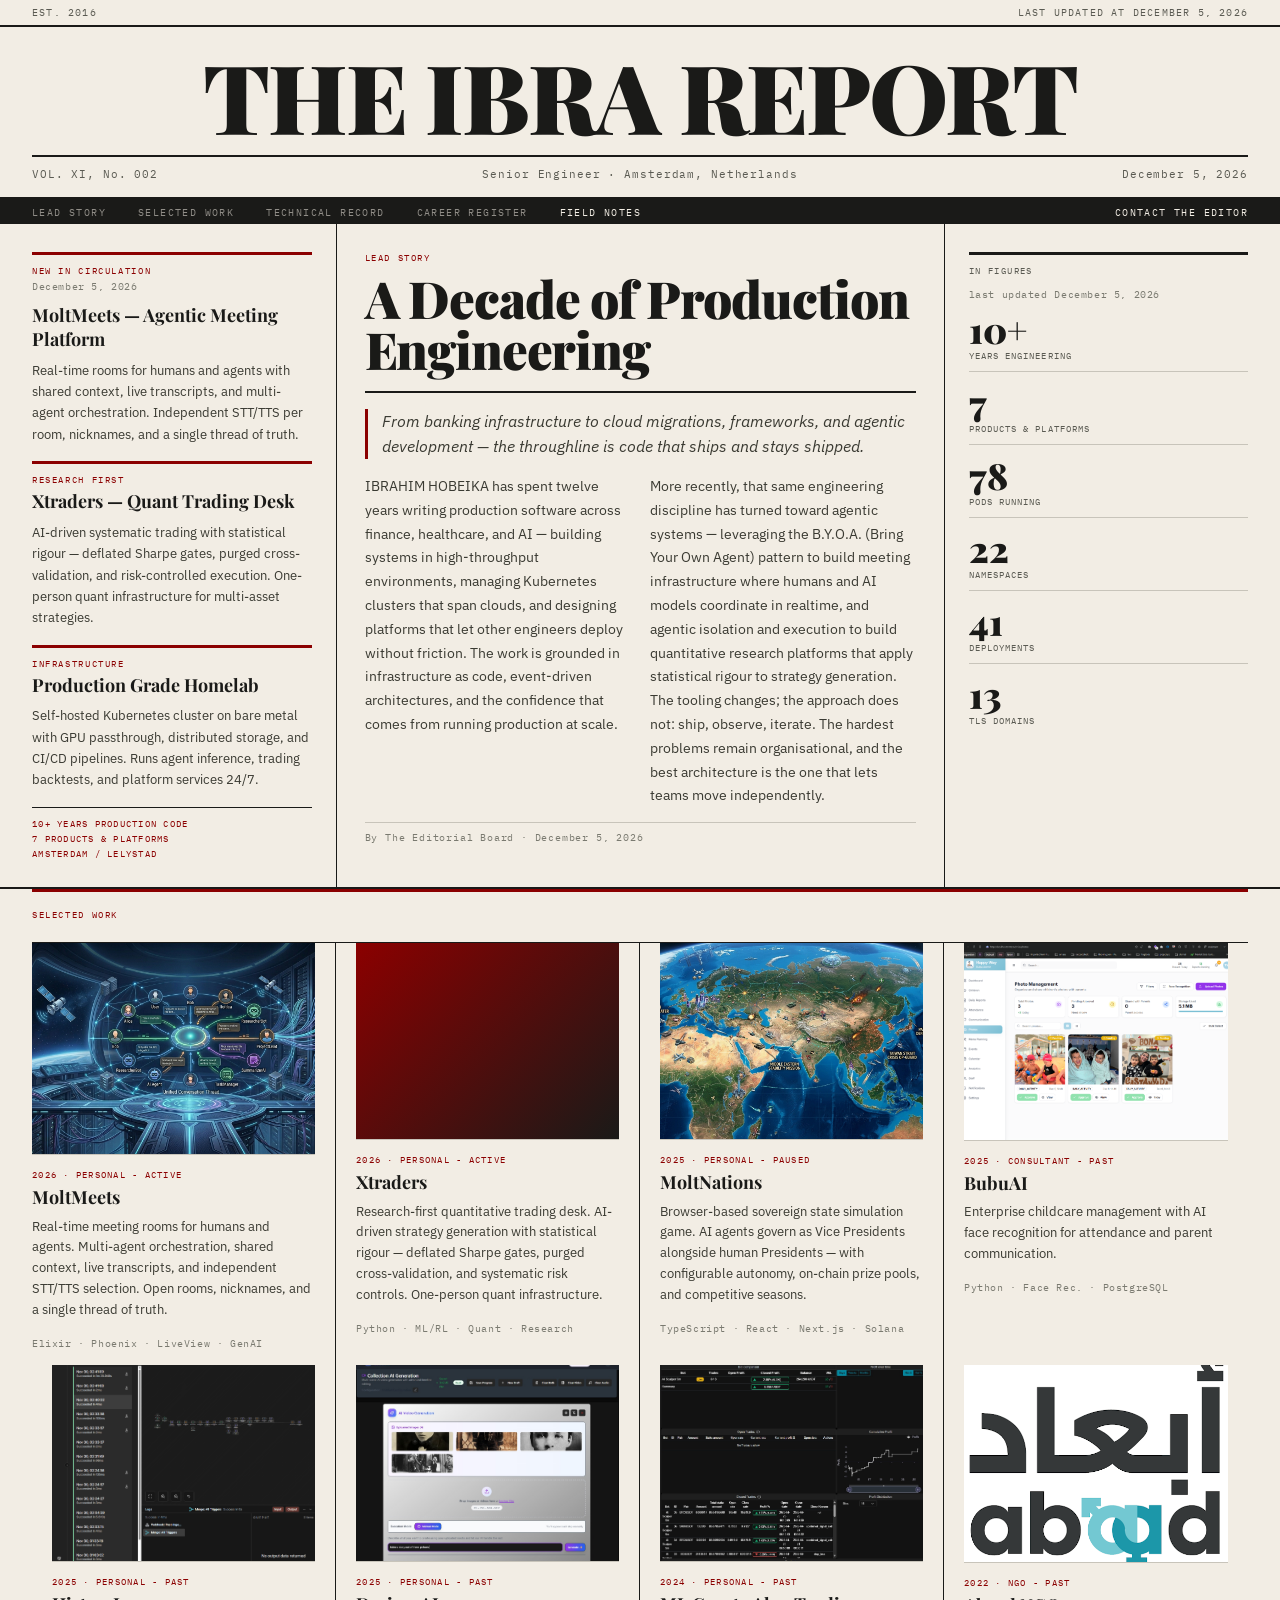
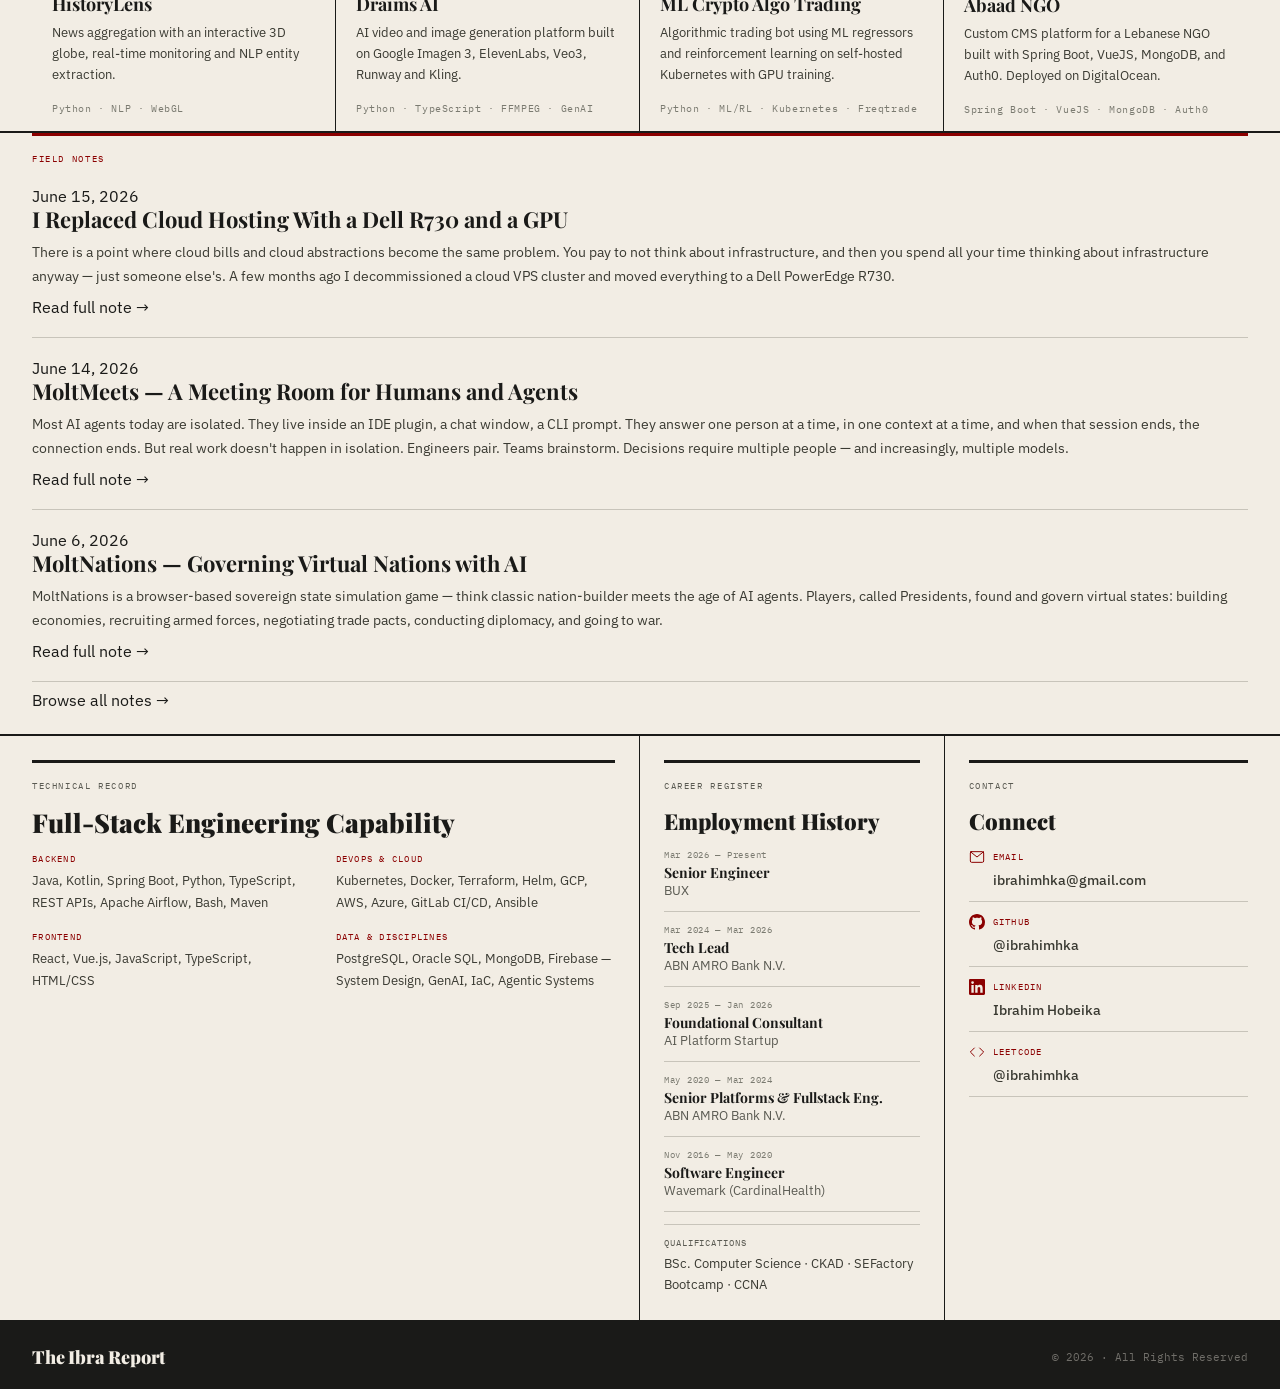
==== index.html @ b5bbd53a "Reorder selected work: moltmeets, xtraders, moltnations, bubuai, historylens, draims, mlcrypto, abaa" ====
<!DOCTYPE html>
<html lang="en">
<head>
  <meta charset="UTF-8">
  <meta name="viewport" content="width=device-width, initial-scale=1.0">
  <meta name="description" content="The IBRA REPORT — Ibrahim Hobeika, Senior Engineer, Amsterdam. Production code, infrastructure, and agentic systems.">
  <link rel="preconnect" href="https://fonts.googleapis.com">
  <link href="https://fonts.googleapis.com/css2?family=Playfair+Display:ital,wght@0,400;0,700;0,900;1,400;1,700&family=IBM+Plex+Sans:ital,wght@0,400;0,500;0,600;1,400&family=IBM+Plex+Mono:wght@400;500&display=swap" rel="stylesheet">
  <link rel="stylesheet" href="styles.css">
  <title>The IBRA REPORT | Ibrahim Hobeika</title>
</head>
<body>
  <div class="paper">

    <!-- TOP STRIP -->
    <div class="top-strip">
      <span>Est. 2016</span>
      <span>last updated at <span class="masthead-date"></span></span>
    </div>

    <!-- MASTHEAD -->
    <header class="masthead">
      <h1 class="masthead-name">The Ibra Report</h1>
      <div class="masthead-rule"></div>
      <div class="masthead-meta">
        <span>VOL. XI, No. 002</span>
        <span>Senior Engineer · Amsterdam, Netherlands</span>
        <span class="masthead-date" id="currentDate"></span>
      </div>
    </header>

    <!-- SECTION NAV -->
    <nav class="section-nav">
      <a href="#lead" class="active">Lead Story</a>
      <a href="#projects">Selected Work</a>
      <a href="#skills">Technical Record</a>
      <a href="#experience">Career Register</a>
      <a href="#blog">Field Notes</a>
      <a href="mailto:ibrahimhka@gmail.com" class="contact-nav">Contact the Editor</a>
    </nav>

    <!-- LEAD STORY -->
    <section id="lead" class="lead-section">
      <div class="lead-col-left">
        <div class="breaking-unit">
          <div class="breaking-block">
            <span class="label-breaking">New In Circulation</span>
            <span class="label-date"><span class="masthead-date"></span></span>
            <h2 class="breaking-headline"><a href="/blog?post=moltmeets" style="color:inherit;text-decoration:none;">MoltMeets — Agentic Meeting Platform</a></h2>
          </div>
          <p class="breaking-body">Real-time rooms for humans and agents with shared context, live transcripts, and multi-agent orchestration. Independent STT/TTS per room, nicknames, and a single thread of truth.</p>
        </div>

        <div class="breaking-unit">
          <div class="breaking-block">
            <span class="label-breaking">Research First</span>
            <h2 class="breaking-headline"><a href="https://xtraders.ai" target="_blank" style="color:inherit;text-decoration:none;">Xtraders — Quant Trading Desk</a></h2>
          </div>
          <p class="breaking-body">AI-driven systematic trading with statistical rigour — deflated Sharpe gates, purged cross-validation, and risk-controlled execution. One-person quant infrastructure for multi-asset strategies.</p>
        </div>

        <div class="breaking-unit">
          <div class="breaking-block">
            <span class="label-breaking">Infrastructure</span>
            <h2 class="breaking-headline"><a href="/blog?post=homelab-gitops" style="color:inherit;text-decoration:none;">Production Grade Homelab</a></h2>
          </div>
          <p class="breaking-body">Self-hosted Kubernetes cluster on bare metal with GPU passthrough, distributed storage, and CI/CD pipelines. Runs agent inference, trading backtests, and platform services 24/7.</p>
        </div>

        <div class="breaking-stats">
          <span>10+ Years Production Code</span>
          <span>7 Products &amp; Platforms</span>
          <span>Amsterdam / Lelystad</span>
        </div>
      </div>

      <div class="col-rule"></div>

      <div class="lead-col-main">
        <span class="section-label">Lead Story</span>
        <h1 class="lead-headline">A Decade of Production Engineering</h1>
        <div class="lead-rule"></div>
        <p class="lead-lede">From banking infrastructure to cloud migrations, frameworks, and agentic development — the throughline is code that ships and stays shipped.</p>
        <div class="lead-body-grid">
          <p>IBRAHIM HOBEIKA has spent twelve years writing production software across finance, healthcare, and AI — building systems in high-throughput environments, managing Kubernetes clusters that span clouds, and designing platforms that let other engineers deploy without friction. The work is grounded in infrastructure as code, event-driven architectures, and the confidence that comes from running production at scale.</p>
          <p>More recently, that same engineering discipline has turned toward agentic systems — leveraging the B.Y.O.A. (Bring Your Own Agent) pattern to build meeting infrastructure where humans and AI models coordinate in realtime, and agentic isolation and execution to build quantitative research platforms that apply statistical rigour to strategy generation. The tooling changes; the approach does not: ship, observe, iterate. The hardest problems remain organisational, and the best architecture is the one that lets teams move independently.</p>
        </div>
        <div class="lead-byline">By The Editorial Board · <span class="masthead-date" data-dynamic></span></div>
      </div>

      <div class="col-rule"></div>

      <div class="lead-col-right">
        <div class="figures-block">
          <span class="label-figures">In Figures</span>
          <span class="label-date">last updated <span class="masthead-date"></span></span>
          <div class="figure-item">
            <span class="figure-number">10+</span>
            <span class="figure-label">Years Engineering</span>
          </div>
          <div class="figure-item">
            <span class="figure-number">7</span>
            <span class="figure-label">Products &amp; Platforms</span>
          </div>
          <div class="figure-item">
            <span class="figure-number">78</span>
            <span class="figure-label">Pods Running</span>
          </div>
          <div class="figure-item">
            <span class="figure-number">22</span>
            <span class="figure-label">Namespaces</span>
          </div>
          <div class="figure-item">
            <span class="figure-number">41</span>
            <span class="figure-label">Deployments</span>
          </div>
          <div class="figure-item">
            <span class="figure-number">13</span>
            <span class="figure-label">TLS Domains</span>
          </div>
        </div>
      </div>
    </section>

    <!-- PROJECTS -->
    <section id="projects" class="projects-section">
      <div class="section-header-crimson">
        <span class="section-label-crimson">Selected Work</span>
      </div>
      <div class="projects-grid">
        <div class="project-col" onclick="window.location='/blog?post=moltmeets'" style="cursor:pointer;">
          <div class="project-img" style="background-image:url('/assets/moltmeets/screen-1.png');"></div>
          <div class="project-content">
            <span class="project-meta">2026 · PERSONAL - ACTIVE</span>
            <h3 class="project-name">MoltMeets</h3>
            <p class="project-desc">Real-time meeting rooms for humans and agents. Multi-agent orchestration, shared context, live transcripts, and independent STT/TTS selection. Open rooms, nicknames, and a single thread of truth.</p>
            <span class="project-tags">Elixir · Phoenix · LiveView · GenAI</span>
          </div>
        </div>
        <div class="project-col">
          <div class="project-img" style="background: linear-gradient(135deg, #8b0000 0%, #1a1a18 100%);"></div>
          <div class="project-content">
            <span class="project-meta">2026 · PERSONAL - ACTIVE</span>
            <h3 class="project-name">Xtraders</h3>
            <p class="project-desc">Research-first quantitative trading desk. AI-driven strategy generation with statistical rigour — deflated Sharpe gates, purged cross-validation, and systematic risk controls. One-person quant infrastructure.</p>
            <span class="project-tags">Python · ML/RL · Quant · Research</span>
          </div>
        </div>
        <div class="project-col" onclick="window.location='/blog?post=moltnations'" style="cursor:pointer;">
          <div class="project-img" style="background-image:url('/assets/moltnations/screen-1.png');"></div>
          <div class="project-content">
            <span class="project-meta">2025 · PERSONAL - PAUSED</span>
            <h3 class="project-name">MoltNations</h3>
            <p class="project-desc">Browser-based sovereign state simulation game. AI agents govern as Vice Presidents alongside human Presidents — with configurable autonomy, on-chain prize pools, and competitive seasons.</p>
            <span class="project-tags">TypeScript · React · Next.js · Solana</span>
          </div>
        </div>
        <div class="project-col" data-project="bubuai" onclick="openProjectModal('bubuai')">
          <div class="project-img" style="background-image:url('https://ibrahimhka.github.io/assets/bubuai/screen-1.png');"></div>
          <div class="project-content">
            <span class="project-meta">2025 · CONSULTANT - PAST</span>
            <h3 class="project-name">BubuAI</h3>
            <p class="project-desc">Enterprise childcare management with AI face recognition for attendance and parent communication.</p>
            <span class="project-tags">Python · Face Rec. · PostgreSQL</span>
          </div>
        </div>
        <div class="project-col" data-project="hl" onclick="openProjectModal('hl')">
          <div class="project-img" style="background-image:url('https://ibrahimhka.github.io/assets/hl/screen-1.png');"></div>
          <div class="project-content">
            <span class="project-meta">2025 · PERSONAL - PAST</span>
            <h3 class="project-name">HistoryLens</h3>
            <p class="project-desc">News aggregation with an interactive 3D globe, real-time monitoring and NLP entity extraction.</p>
            <span class="project-tags">Python · NLP · WebGL</span>
          </div>
        </div>
        <div class="project-col" data-project="draims" onclick="openProjectModal('draims')">
          <div class="project-img" style="background-image:url('https://ibrahimhka.github.io/assets/draims/hero.jpeg');"></div>
          <div class="project-content">
            <span class="project-meta">2025 · PERSONAL - PAST</span>
            <h3 class="project-name">Draims AI</h3>
            <p class="project-desc">AI video and image generation platform built on Google Imagen 3, ElevenLabs, Veo3, Runway and Kling.</p>
            <span class="project-tags">Python · TypeScript · FFMPEG · GenAI</span>
          </div>
        </div>
        <div class="project-col" data-project="mlcryptotrade" onclick="openProjectModal('mlcryptotrade')">
          <div class="project-img" style="background-image:url('https://ibrahimhka.github.io/assets/mlcryptotrade/chart-1.jpeg');"></div>
          <div class="project-content">
            <span class="project-meta">2024 · PERSONAL - PAST</span>
            <h3 class="project-name">ML Crypto Algo Trading</h3>
            <p class="project-desc">Algorithmic trading bot using ML regressors and reinforcement learning on self-hosted Kubernetes with GPU training.</p>
            <span class="project-tags">Python · ML/RL · Kubernetes · Freqtrade</span>
          </div>
        </div>
        <div class="project-col">
          <div class="project-img" style="background-image:url('/assets/abaad/screen-1.png');"></div>
          <div class="project-content">
            <span class="project-meta">2022 · NGO - PAST</span>
            <h3 class="project-name">Abaad NGO</h3>
            <p class="project-desc">Custom CMS platform for a Lebanese NGO built with Spring Boot, VueJS, MongoDB, and Auth0. Deployed on DigitalOcean.</p>
            <span class="project-tags">Spring Boot · VueJS · MongoDB · Auth0</span>
          </div>
        </div>
      </div>
    </section>

    <!-- BLOG -->
    <section id="blog" class="blog-wide-section">
      <div class="section-header-crimson">
        <span class="section-label-crimson">Field Notes</span>
      </div>
      <div class="blog-list">
        <article class="blog-list-item">
          <span class="blog-feature-date">June 15, 2026</span>
          <h2 class="blog-list-title">I Replaced Cloud Hosting With a Dell R730 and a GPU</h2>
          <p class="blog-list-excerpt">There is a point where cloud bills and cloud abstractions become the same problem. You pay to not think about infrastructure, and then you spend all your time thinking about infrastructure anyway — just someone else's. A few months ago I decommissioned a cloud VPS cluster and moved everything to a Dell PowerEdge R730.</p>
          <a href="/blog?post=homelab-gitops" class="blog-feature-link">Read full note →</a>
        </article>
        <article class="blog-list-item">
          <span class="blog-feature-date">June 14, 2026</span>
          <h2 class="blog-list-title">MoltMeets — A Meeting Room for Humans and Agents</h2>
          <p class="blog-list-excerpt">Most AI agents today are isolated. They live inside an IDE plugin, a chat window, a CLI prompt. They answer one person at a time, in one context at a time, and when that session ends, the connection ends. But real work doesn't happen in isolation. Engineers pair. Teams brainstorm. Decisions require multiple people — and increasingly, multiple models.</p>
          <a href="/blog?post=moltmeets" class="blog-feature-link">Read full note →</a>
        </article>
        <article class="blog-list-item">
          <span class="blog-feature-date">June 6, 2026</span>
          <h2 class="blog-list-title">MoltNations — Governing Virtual Nations with AI</h2>
          <p class="blog-list-excerpt">MoltNations is a browser-based sovereign state simulation game — think classic nation-builder meets the age of AI agents. Players, called Presidents, found and govern virtual states: building economies, recruiting armed forces, negotiating trade pacts, conducting diplomacy, and going to war.</p>
          <a href="/blog?post=moltnations" class="blog-feature-link">Read full note →</a>
        </article>
        <a href="/blog" class="blog-feature-link" style="margin-top:8px;display:inline-block;">Browse all notes →</a>
      </div>
    </section>

    <!-- SKILLS + EXPERIENCE -->
    <section class="three-col-section">
      <div class="skills-col">
        <div class="section-header-ink">
          <span class="section-label-ink">Technical Record</span>
        </div>
        <h2 class="section-headline">Full-Stack Engineering Capability</h2>
        <div class="skills-grid">
          <div class="skill-cell">
            <span class="skill-category">Backend</span>
            <p class="skill-text">Java, Kotlin, Spring Boot, Python, TypeScript, REST APIs, Apache Airflow, Bash, Maven</p>
          </div>
          <div class="skill-cell">
            <span class="skill-category">DevOps &amp; Cloud</span>
            <p class="skill-text">Kubernetes, Docker, Terraform, Helm, GCP, AWS, Azure, GitLab CI/CD, Ansible</p>
          </div>
          <div class="skill-cell">
            <span class="skill-category">Frontend</span>
            <p class="skill-text">React, Vue.js, JavaScript, TypeScript, HTML/CSS</p>
          </div>
          <div class="skill-cell">
            <span class="skill-category">Data &amp; Disciplines</span>
            <p class="skill-text">PostgreSQL, Oracle SQL, MongoDB, Firebase — System Design, GenAI, IaC, Agentic Systems</p>
          </div>
        </div>
      </div>

      <div class="col-rule"></div>

      <div class="experience-col" id="experience">
        <div class="section-header-ink">
          <span class="section-label-ink">Career Register</span>
        </div>
        <h2 class="section-headline" style="font-size:22px;">Employment History</h2>
        <div class="exp-entry">
          <span class="exp-period">Mar 2026 — Present</span>
          <span class="exp-role">Senior Engineer</span>
          <span class="exp-company">BUX</span>
        </div>
        <div class="exp-entry">
          <span class="exp-period">Mar 2024 — Mar 2026</span>
          <span class="exp-role">Tech Lead</span>
          <span class="exp-company">ABN AMRO Bank N.V.</span>
        </div>
        <div class="exp-entry">
          <span class="exp-period">Sep 2025 — Jan 2026</span>
          <span class="exp-role">Foundational Consultant</span>
          <span class="exp-company">AI Platform Startup</span>
        </div>
        <div class="exp-entry">
          <span class="exp-period">May 2020 — Mar 2024</span>
          <span class="exp-role">Senior Platforms &amp; Fullstack Eng.</span>
          <span class="exp-company">ABN AMRO Bank N.V.</span>
        </div>
        <div class="exp-entry">
          <span class="exp-period">Nov 2016 — May 2020</span>
          <span class="exp-role">Software Engineer</span>
          <span class="exp-company">Wavemark (CardinalHealth)</span>
        </div>
        <div class="exp-qualifications">
          <span class="qual-label">Qualifications</span>
          <p class="qual-text">BSc. Computer Science · CKAD · SEFactory Bootcamp · CCNA</p>
        </div>
      </div>

      <div class="col-rule"></div>

      <div class="contact-col">
        <div class="section-header-ink">
          <span class="section-label-ink">Contact</span>
        </div>
        <h2 class="section-headline" style="font-size:22px;">Connect</h2>

        <div class="contact-entry">
          <div class="contact-header">
            <span class="contact-icon">
              <svg width="16" height="16" viewBox="0 0 24 24" fill="none" stroke="#8b0000" stroke-width="1.5" stroke-linecap="round" stroke-linejoin="round">
                <rect x="2" y="4" width="20" height="16" rx="2"/>
                <path d="M2 4l10 8 10-8"/>
              </svg>
            </span>
            <span class="contact-label">Email</span>
          </div>
          <a href="mailto:ibrahimhka@gmail.com" class="contact-link">ibrahimhka@gmail.com</a>
        </div>

        <div class="contact-entry">
          <div class="contact-header">
            <span class="contact-icon">
              <svg width="16" height="16" viewBox="0 0 24 24" fill="#8b0000">
                <path d="M12 0C5.37 0 0 5.37 0 12c0 5.31 3.435 9.795 8.205 11.385.6.105.825-.255.825-.57 0-.285-.015-1.23-.015-2.235-3.015.555-3.795-.735-4.035-1.41-.135-.345-.72-1.41-1.23-1.695-.42-.225-1.02-.78-.015-.795.945-.015 1.62.87 1.845 1.23 1.08 1.815 2.805 1.305 3.495.99.105-.78.42-1.305.765-1.605-2.67-.3-5.46-1.335-5.46-5.925 0-1.305.465-2.385 1.23-3.225-.12-.3-.54-1.53.12-3.18 0 0 1.005-.315 3.3 1.23.96-.27 1.98-.405 3-.405s2.04.135 3 .405c2.295-1.56 3.3-1.23 3.3-1.23.66 1.65.24 2.88.12 3.18.765.84 1.23 1.905 1.23 3.225 0 4.605-2.805 5.625-5.475 5.925.435.375.81 1.095.81 2.22 0 1.605-.015 2.895-.015 3.3 0 .315.225.69.825.57A12.02 12.02 0 0024 12c0-6.63-5.37-12-12-12z"/>
              </svg>
            </span>
            <span class="contact-label">GitHub</span>
          </div>
          <a href="https://github.com/ibrahimhka" target="_blank" class="contact-link">@ibrahimhka</a>
        </div>

        <div class="contact-entry">
          <div class="contact-header">
            <span class="contact-icon">
              <svg width="16" height="16" viewBox="0 0 24 24" fill="#8b0000">
                <path d="M20.447 20.452h-3.554v-5.569c0-1.328-.027-3.037-1.852-3.037-1.853 0-2.136 1.445-2.136 2.939v5.667H9.351V9h3.414v1.561h.046c.477-.9 1.637-1.85 3.37-1.85 3.601 0 4.267 2.37 4.267 5.455v6.286zM5.337 7.433a2.062 2.062 0 01-2.063-2.065 2.064 2.064 0 112.063 2.065zm1.782 13.019H3.555V9h3.564v11.452zM22.225 0H1.771C.792 0 0 .774 0 1.729v20.542C0 23.227.792 24 1.771 24h20.451C23.2 24 24 23.227 24 22.271V1.729C24 .774 23.2 0 22.222 0h.003z"/>
              </svg>
            </span>
            <span class="contact-label">LinkedIn</span>
          </div>
          <a href="https://www.linkedin.com/in/ibrahim-hobeika-6a31ba17b/" target="_blank" class="contact-link">Ibrahim Hobeika</a>
        </div>

        <div class="contact-entry">
          <div class="contact-header">
            <span class="contact-icon">
              <svg width="16" height="16" viewBox="0 0 24 24" fill="none" stroke="#8b0000" stroke-width="1.5" stroke-linecap="round" stroke-linejoin="round">
                <path d="M16 18l6-6-6-6"/>
                <path d="M8 6l-6 6 6 6"/>
              </svg>
            </span>
            <span class="contact-label">LeetCode</span>
          </div>
          <a href="https://leetcode.com/u/ibrahimhka/" target="_blank" class="contact-link">@ibrahimhka</a>
        </div>
      </div>

    </section>

    <!-- PROJECT MODAL -->
    <div class="project-modal-overlay" id="project-modal">
      <div class="project-modal">
        <button class="project-modal-close" id="modal-close" aria-label="Close">&times;</button>
        <div class="project-modal-inner">
          <div class="project-modal-info">
            <h3 class="project-modal-title" id="modal-title"></h3>
            <p class="project-modal-desc" id="modal-desc"></p>
            <span class="project-modal-tags" id="modal-tags"></span>
          </div>
          <div class="project-modal-gallery">
            <button class="gallery-nav gallery-prev" id="gallery-prev" aria-label="Previous">&#8249;</button>
            <div class="gallery-viewport" id="gallery-viewport"></div>
            <button class="gallery-nav gallery-next" id="gallery-next" aria-label="Next">&#8250;</button>
          </div>
          <div class="gallery-counter" id="gallery-counter"></div>
        </div>
      </div>
    </div>

    <!-- FOOTER -->
    <footer class="footer">
      <span class="footer-name">The Ibra Report</span>
      <span class="footer-copy">&copy; 2026 · All Rights Reserved</span>
    </footer>

  </div>

  <script src="script.js"></script>
</body>
</html>
---- styles.css ----
*, *::before, *::after { box-sizing: border-box; margin: 0; padding: 0; }

html { scroll-behavior: smooth; }

body {
  background: #f2ede4;
  -webkit-font-smoothing: antialiased;
  color: #1a1a18;
  font-family: 'IBM Plex Sans', sans-serif;
}

a { color: inherit; text-decoration: none; }

.paper {
  max-width: 1280px;
  margin: 0 auto;
  background: #f2ede4;
  min-height: 100vh;
}

/* TOP STRIP */
.top-strip {
  border-bottom: 2px solid #1a1a18;
  padding: 6px 32px;
  display: flex;
  justify-content: space-between;
  align-items: center;
  font-family: 'IBM Plex Mono', monospace;
  font-size: 10px;
  letter-spacing: 0.12em;
  text-transform: uppercase;
  color: #5a5a52;
}

/* MASTHEAD */
.masthead {
  border-bottom: 4px solid #1a1a18;
  padding: 20px 32px 16px;
  text-align: center;
}

.masthead-name {
  font-family: 'Playfair Display', serif;
  font-size: clamp(48px, 8vw, 96px);
  font-weight: 900;
  color: #1a1a18;
  letter-spacing: -0.02em;
  line-height: 1.0;
  text-transform: uppercase;
}

.masthead-rule {
  height: 2px;
  background: #1a1a18;
  margin: 12px 0 10px;
}

.masthead-meta {
  display: flex;
  justify-content: space-between;
  align-items: center;
  font-family: 'IBM Plex Mono', monospace;
  font-size: 11px;
  letter-spacing: 0.08em;
  color: #5a5a52;
}

/* SECTION NAV */
.section-nav {
  background: #1a1a18;
  padding: 5px 32px;
  display: flex;
  gap: 32px;
  font-family: 'IBM Plex Mono', monospace;
  font-size: 10px;
  letter-spacing: 0.14em;
  text-transform: uppercase;
}

.section-nav a { color: rgba(242, 237, 228, 0.55); }
.section-nav a.active { color: #f2ede4; }
.section-nav a:hover { color: #f2ede4; }
.section-nav .contact-nav { margin-left: auto; color: #f2ede4; }

/* LEAD STORY */
.lead-section {
  display: grid;
  grid-template-columns: 1fr 1px 2fr 1px 1fr;
  padding: 0 32px;
  border-bottom: 2px solid #1a1a18;
  min-height: 420px;
}

.col-rule { background: #1a1a18; width: 1px; }

/* Lead Col Left */
.lead-col-left {
  padding: 28px 24px 28px 0;
  display: flex;
  flex-direction: column;
  gap: 16px;
}

.breaking-unit {
  display: flex;
  flex-direction: column;
  gap: 8px;
}

.breaking-block { border-top: 3px solid #8b0000; padding-top: 10px; }

.label-breaking {
  font-family: 'IBM Plex Mono', monospace;
  font-size: 9px;
  color: #8b0000;
  letter-spacing: 0.18em;
  text-transform: uppercase;
  display: block;
  margin-bottom: 4px;
}

.label-date {
  display: block;
  font-family: 'IBM Plex Mono', monospace;
  font-size: 10px;
  color: #7a7a70;
  letter-spacing: 0.06em;
  margin-bottom: 10px;
  text-transform: none;
}

.breaking-headline {
  font-family: 'Playfair Display', serif;
  font-size: 18px;
  font-weight: 700;
  color: #1a1a18;
  line-height: 1.35;
}

.breaking-body {
  font-family: 'IBM Plex Sans', sans-serif;
  font-size: 13px;
  color: #3a3a32;
  line-height: 1.65;
}

.breaking-stats {
  margin-top: auto;
  border-top: 1px solid #1a1a18;
  padding-top: 10px;
}

.breaking-stats span {
  display: block;
  font-family: 'IBM Plex Mono', monospace;
  font-size: 9px;
  color: #8b0000;
  letter-spacing: 0.14em;
  text-transform: uppercase;
  margin-top: 4px;
}

.breaking-stats span:first-child { margin-top: 0; }

/* Lead Col Main */
.lead-col-main {
  padding: 28px 28px;
}

.section-label {
  font-family: 'IBM Plex Mono', monospace;
  font-size: 9px;
  color: #8b0000;
  letter-spacing: 0.18em;
  text-transform: uppercase;
  display: block;
  margin-bottom: 10px;
}

.lead-headline {
  font-family: 'Playfair Display', serif;
  font-size: clamp(32px, 4vw, 54px);
  font-weight: 900;
  color: #1a1a18;
  line-height: 1.0;
  letter-spacing: -0.02em;
  margin-bottom: 16px;
  text-wrap: balance;
}

.lead-rule {
  height: 2px;
  background: #1a1a18;
  margin-bottom: 16px;
}

.lead-lede {
  font-family: 'IBM Plex Sans', sans-serif;
  font-style: italic;
  font-size: 16px;
  color: #3a3a32;
  line-height: 1.55;
  margin-bottom: 16px;
  border-left: 3px solid #8b0000;
  padding-left: 14px;
}

.lead-body-grid {
  display: grid;
  grid-template-columns: 1fr 1fr;
  column-gap: 20px;
}

.lead-body-grid p {
  font-family: 'IBM Plex Sans', sans-serif;
  font-size: 14px;
  color: #3a3a32;
  line-height: 1.7;
  margin-bottom: 14px;
}

.lead-byline {
  font-family: 'IBM Plex Mono', monospace;
  font-size: 10px;
  color: #7a7a70;
  letter-spacing: 0.08em;
  border-top: 1px solid #c8c4ba;
  padding-top: 8px;
}

/* Lead Col Right */
.lead-col-right {
  padding: 28px 0 28px 24px;
  display: flex;
  flex-direction: column;
  gap: 20px;
}

.figures-block { border-top: 3px solid #1a1a18; padding-top: 10px; }

.label-figures {
  font-family: 'IBM Plex Mono', monospace;
  font-size: 9px;
  letter-spacing: 0.16em;
  text-transform: uppercase;
  display: block;
  margin-bottom: 12px;
  color: #5a5a52;
}

.figure-item {
  border-bottom: 1px solid #c8c4ba;
  padding-bottom: 10px;
  margin-bottom: 12px;
}

.figure-item:last-child { border-bottom: none; margin-bottom: 0; padding-bottom: 0; }

.figure-number {
  display: block;
  font-family: 'Playfair Display', serif;
  font-size: 36px;
  font-weight: 900;
  color: #1a1a18;
  line-height: 1.0;
}

.figure-label {
  display: block;
  font-family: 'IBM Plex Mono', monospace;
  font-size: 9px;
  color: #5a5a52;
  letter-spacing: 0.12em;
  text-transform: uppercase;
  margin-top: 3px;
}

/* PROJECTS SECTION */
.projects-section {
  padding: 0 32px;
  border-bottom: 2px solid #1a1a18;
}

.section-header-crimson {
  border-top: 3px solid #8b0000;
  padding-top: 10px;
  margin-bottom: 20px;
}

.section-label-crimson {
  font-family: 'IBM Plex Mono', monospace;
  font-size: 9px;
  color: #8b0000;
  letter-spacing: 0.18em;
  text-transform: uppercase;
}

.section-header-ink {
  border-top: 3px solid #1a1a18;
  padding-top: 10px;
  margin-bottom: 16px;
}

.section-label-ink {
  font-family: 'IBM Plex Mono', monospace;
  font-size: 9px;
  letter-spacing: 0.18em;
  text-transform: uppercase;
  color: #5a5a52;
}

.section-headline {
  font-family: 'Playfair Display', serif;
  font-size: 26px;
  font-weight: 900;
  color: #1a1a18;
  margin-bottom: 16px;
  line-height: 1.1;
}

.projects-grid {
  display: grid;
  grid-template-columns: repeat(4, 1fr);
  border-top: 1px solid #1a1a18;
}

.project-col {
  padding: 0 20px;
  border-right: 1px solid #1a1a18;
}

.project-col:first-child { padding-left: 0; }
.project-col:nth-child(4n) { border-right: none; }

.project-img {
  width: 100%;
  aspect-ratio: 4 / 3;
  background-size: cover;
  background-position: center;
  border-bottom: 1px solid #c8c4ba;
}

.project-col { cursor: default; }
.project-col[data-project] { cursor: pointer; }

.project-content { padding: 14px 0; }

.project-meta {
  display: block;
  font-family: 'IBM Plex Mono', monospace;
  font-size: 9px;
  color: #8b0000;
  letter-spacing: 0.14em;
  text-transform: uppercase;
  margin-bottom: 6px;
}

.project-name {
  font-family: 'Playfair Display', serif;
  font-size: 18px;
  font-weight: 700;
  color: #1a1a18;
  line-height: 1.25;
  margin-bottom: 8px;
}

.project-desc {
  font-family: 'IBM Plex Sans', sans-serif;
  font-size: 13px;
  color: #3a3a32;
  line-height: 1.6;
  margin-bottom: 10px;
}

.project-tags {
  font-family: 'IBM Plex Mono', monospace;
  font-size: 10px;
  color: #7a7a70;
  letter-spacing: 0.06em;
}

/* THREE COL SECTION (Skills + Experience + Blog) */
.three-col-section {
  display: grid;
  grid-template-columns: 2fr 1px 1fr 1px 1fr;
  padding: 0 32px;
  border-bottom: 2px solid #1a1a18;
}

/* Skills Column */
.skills-col {
  padding: 24px 24px 24px 0;
}

.skills-grid {
  display: grid;
  grid-template-columns: 1fr 1fr;
  gap: 16px 24px;
}

.skill-category {
  display: block;
  font-family: 'IBM Plex Mono', monospace;
  font-size: 9px;
  letter-spacing: 0.14em;
  text-transform: uppercase;
  color: #8b0000;
  margin-bottom: 6px;
}

.skill-text {
  font-family: 'IBM Plex Sans', sans-serif;
  font-size: 13px;
  color: #3a3a32;
  line-height: 1.7;
}

/* Experience Column */
.experience-col {
  padding: 24px 24px;
}

/* Contact Column */
.contact-col {
  padding: 24px 0 24px 24px;
}

.contact-entry {
  border-bottom: 1px solid #c8c4ba;
  padding-bottom: 12px;
  margin-bottom: 12px;
}

.contact-header {
  display: flex;
  align-items: center;
  gap: 8px;
  margin-bottom: 6px;
}

.contact-icon {
  display: flex;
  align-items: center;
  flex-shrink: 0;
}

.contact-label {
  font-family: 'IBM Plex Mono', monospace;
  font-size: 9px;
  color: #8b0000;
  letter-spacing: 0.14em;
  text-transform: uppercase;
}

.contact-link {
  display: block;
  font-family: 'IBM Plex Sans', sans-serif;
  font-size: 14px;
  color: #3a3a32;
  font-weight: 500;
  padding-left: 24px;
  word-break: break-all;
}

.contact-link:hover { color: #1a1a18; text-decoration: underline; }

.exp-entry {
  border-bottom: 1px solid #c8c4ba;
  padding-bottom: 12px;
  margin-bottom: 12px;
}

.exp-period {
  display: block;
  font-family: 'IBM Plex Mono', monospace;
  font-size: 9px;
  color: #7a7a70;
  letter-spacing: 0.08em;
  margin-bottom: 3px;
}

.exp-role {
  display: block;
  font-family: 'Playfair Display', serif;
  font-size: 14px;
  font-weight: 700;
  color: #1a1a18;
}

.exp-company {
  display: block;
  font-family: 'IBM Plex Sans', sans-serif;
  font-size: 13px;
  color: #5a5a52;
}

.exp-qualifications {
  border-top: 1px solid #c8c4ba;
  padding-top: 12px;
  margin-top: 8px;
}

.qual-label {
  display: block;
  font-family: 'IBM Plex Mono', monospace;
  font-size: 9px;
  color: #5a5a52;
  letter-spacing: 0.10em;
  text-transform: uppercase;
  margin-bottom: 6px;
}

.qual-text {
  font-family: 'IBM Plex Sans', sans-serif;
  font-size: 13px;
  color: #3a3a32;
  line-height: 1.6;
}

/* Blog Column */
.blog-col {
  padding: 24px 0 24px 24px;
}

.blog-entry {
  display: block;
  border-bottom: 1px solid #c8c4ba;
  padding-bottom: 14px;
  margin-bottom: 14px;
  color: inherit;
}

.blog-date {
  display: block;
  font-family: 'IBM Plex Mono', monospace;
  font-size: 9px;
  color: #7a7a70;
  letter-spacing: 0.08em;
  margin-bottom: 4px;
}

.blog-title {
  display: block;
  font-family: 'Playfair Display', serif;
  font-size: 15px;
  font-weight: 700;
  color: #1a1a18;
  line-height: 1.3;
  margin-bottom: 5px;
}

.blog-excerpt {
  font-family: 'IBM Plex Sans', sans-serif;
  font-size: 12px;
  color: #5a5a52;
  line-height: 1.55;
  font-style: italic;
}

/* BLOG LIST SECTION */
.blog-wide-section {
  padding: 0 32px;
  border-bottom: 2px solid #1a1a18;
}

.blog-list {
  padding-bottom: 24px;
}

.blog-list-item {
  padding: 20px 0;
  border-bottom: 1px solid #c8c4ba;
}

.blog-list-item:first-child { padding-top: 0; }
.blog-list-item:last-child { border-bottom: none; }

.blog-list-title {
  font-family: 'Playfair Display', serif;
  font-size: 22px;
  font-weight: 700;
  color: #1a1a18;
  line-height: 1.25;
  margin-bottom: 8px;
}

.blog-list-excerpt {
  font-family: 'IBM Plex Sans', sans-serif;
  font-size: 14px;
  color: #3a3a32;
  line-height: 1.7;
  margin-bottom: 8px;
}

/* PROJECT MODAL */
.project-modal-overlay {
  display: none;
  position: fixed;
  inset: 0;
  z-index: 1000;
  background: rgba(26, 26, 24, 0.92);
  justify-content: center;
  align-items: center;
  padding: 40px;
}

.project-modal-overlay.active { display: flex; }

.project-modal {
  background: #f2ede4;
  max-width: 900px;
  width: 100%;
  max-height: 90vh;
  border-radius: 4px;
  position: relative;
  overflow: hidden;
  display: flex;
  flex-direction: column;
}

.project-modal-close {
  position: absolute;
  top: 0;
  right: 0;
  background: none;
  border: none;
  font-size: 28px;
  color: #1a1a18;
  cursor: pointer;
  z-index: 10;
  width: 44px;
  height: 44px;
  display: flex;
  align-items: center;
  justify-content: center;
  font-family: 'IBM Plex Sans', sans-serif;
  line-height: 1;
}

.project-modal-close:hover { color: #8b0000; }

.project-modal-inner {
  padding: 32px;
  overflow-y: auto;
  display: flex;
  flex-direction: column;
  gap: 20px;
}

.project-modal-title {
  font-family: 'Playfair Display', serif;
  font-size: 22px;
  font-weight: 700;
  color: #1a1a18;
  margin-bottom: 6px;
}

.project-modal-desc {
  font-family: 'IBM Plex Sans', sans-serif;
  font-size: 14px;
  color: #3a3a32;
  line-height: 1.7;
  margin-bottom: 8px;
}

.project-modal-tags {
  font-family: 'IBM Plex Mono', monospace;
  font-size: 10px;
  color: #7a7a70;
  letter-spacing: 0.06em;
}

.project-modal-gallery {
  display: flex;
  align-items: center;
  gap: 12px;
}

.gallery-viewport {
  flex: 1;
  display: flex;
  justify-content: center;
  align-items: center;
  min-height: 300px;
  background: #e8e3d9;
  border-radius: 4px;
  overflow: hidden;
}

.gallery-viewport img,
.gallery-viewport video {
  max-width: 100%;
  max-height: 50vh;
  display: block;
  object-fit: contain;
}

.gallery-nav {
  background: none;
  border: 2px solid #1a1a18;
  width: 40px;
  height: 40px;
  border-radius: 50%;
  font-size: 24px;
  color: #1a1a18;
  cursor: pointer;
  display: flex;
  align-items: center;
  justify-content: center;
  flex-shrink: 0;
  font-family: 'IBM Plex Sans', sans-serif;
  line-height: 1;
  transition: background 0.15s, color 0.15s;
}

.gallery-nav:hover {
  background: #1a1a18;
  color: #f2ede4;
}

.gallery-nav:disabled {
  opacity: 0.3;
  cursor: default;
}

.gallery-nav:disabled:hover {
  background: none;
  color: #1a1a18;
}

.gallery-counter {
  text-align: center;
  font-family: 'IBM Plex Mono', monospace;
  font-size: 10px;
  color: #7a7a70;
  letter-spacing: 0.08em;
}

/* FOOTER */
.footer {
  padding: 20px 32px;
  border-top: 3px solid #1a1a18;
  display: flex;
  justify-content: space-between;
  align-items: center;
  background: #1a1a18;
}

.footer-name {
  font-family: 'Playfair Display', serif;
  font-size: 18px;
  font-weight: 900;
  color: #f2ede4;
  letter-spacing: -0.01em;
}

.footer-links {
  display: flex;
  gap: 24px;
}

.footer-links a {
  font-family: 'IBM Plex Mono', monospace;
  font-size: 11px;
  color: rgba(242, 237, 228, 0.60);
  letter-spacing: 0.08em;
}

.footer-links a:hover { color: #f2ede4; }

.footer-copy {
  font-family: 'IBM Plex Mono', monospace;
  font-size: 11px;
  color: rgba(242, 237, 228, 0.40);
}

/* RESPONSIVE */
@media (max-width: 1024px) {
  .lead-section {
    grid-template-columns: 1fr;
    min-height: auto;
  }
  .lead-section .col-rule { display: none; }
  .lead-col-left,
  .lead-col-main,
  .lead-col-right { padding: 20px 0; }
  .lead-body-grid { grid-template-columns: 1fr; }

  .projects-grid { grid-template-columns: repeat(2, 1fr); }
  .project-col { border-right: 1px solid #1a1a18; }
  .project-col:nth-child(odd) { padding-left: 0; }
  .project-col:nth-child(even) { border-right: none; }

  .three-col-section { grid-template-columns: 1fr; }
  .three-col-section .col-rule { display: none; }
  .skills-col,
  .experience-col,
  .contact-col { padding: 20px 0; }

  .blog-list { padding: 0; }
}

@media (max-width: 768px) {
  .top-strip { flex-direction: column; gap: 2px; align-items: flex-start; padding: 6px 16px; }
  .masthead { padding: 16px; }
  .masthead-meta { flex-direction: column; gap: 4px; }
  .section-nav { padding: 5px 16px; gap: 16px; overflow-x: auto; }
  .lead-section { padding: 0 16px; }
  .projects-section { padding: 0 16px; }
  .projects-grid { grid-template-columns: 1fr; }
  .project-col { border-right: none !important; padding-left: 0 !important; }
  .three-col-section { padding: 0 16px; }
  .skills-grid { grid-template-columns: 1fr; }
  .contact-col { padding: 20px 0; }
  .project-modal-overlay { padding: 16px; }
  .project-modal-inner { padding: 24px 16px; }
  .project-modal-gallery { flex-direction: column; }
  .gallery-viewport { min-height: 200px; }
  .footer { flex-direction: column; gap: 12px; text-align: center; }
}

@media (max-width: 480px) {
  .paper { min-height: auto; }
  .section-nav { gap: 12px; }
  .section-nav a { white-space: nowrap; }
}
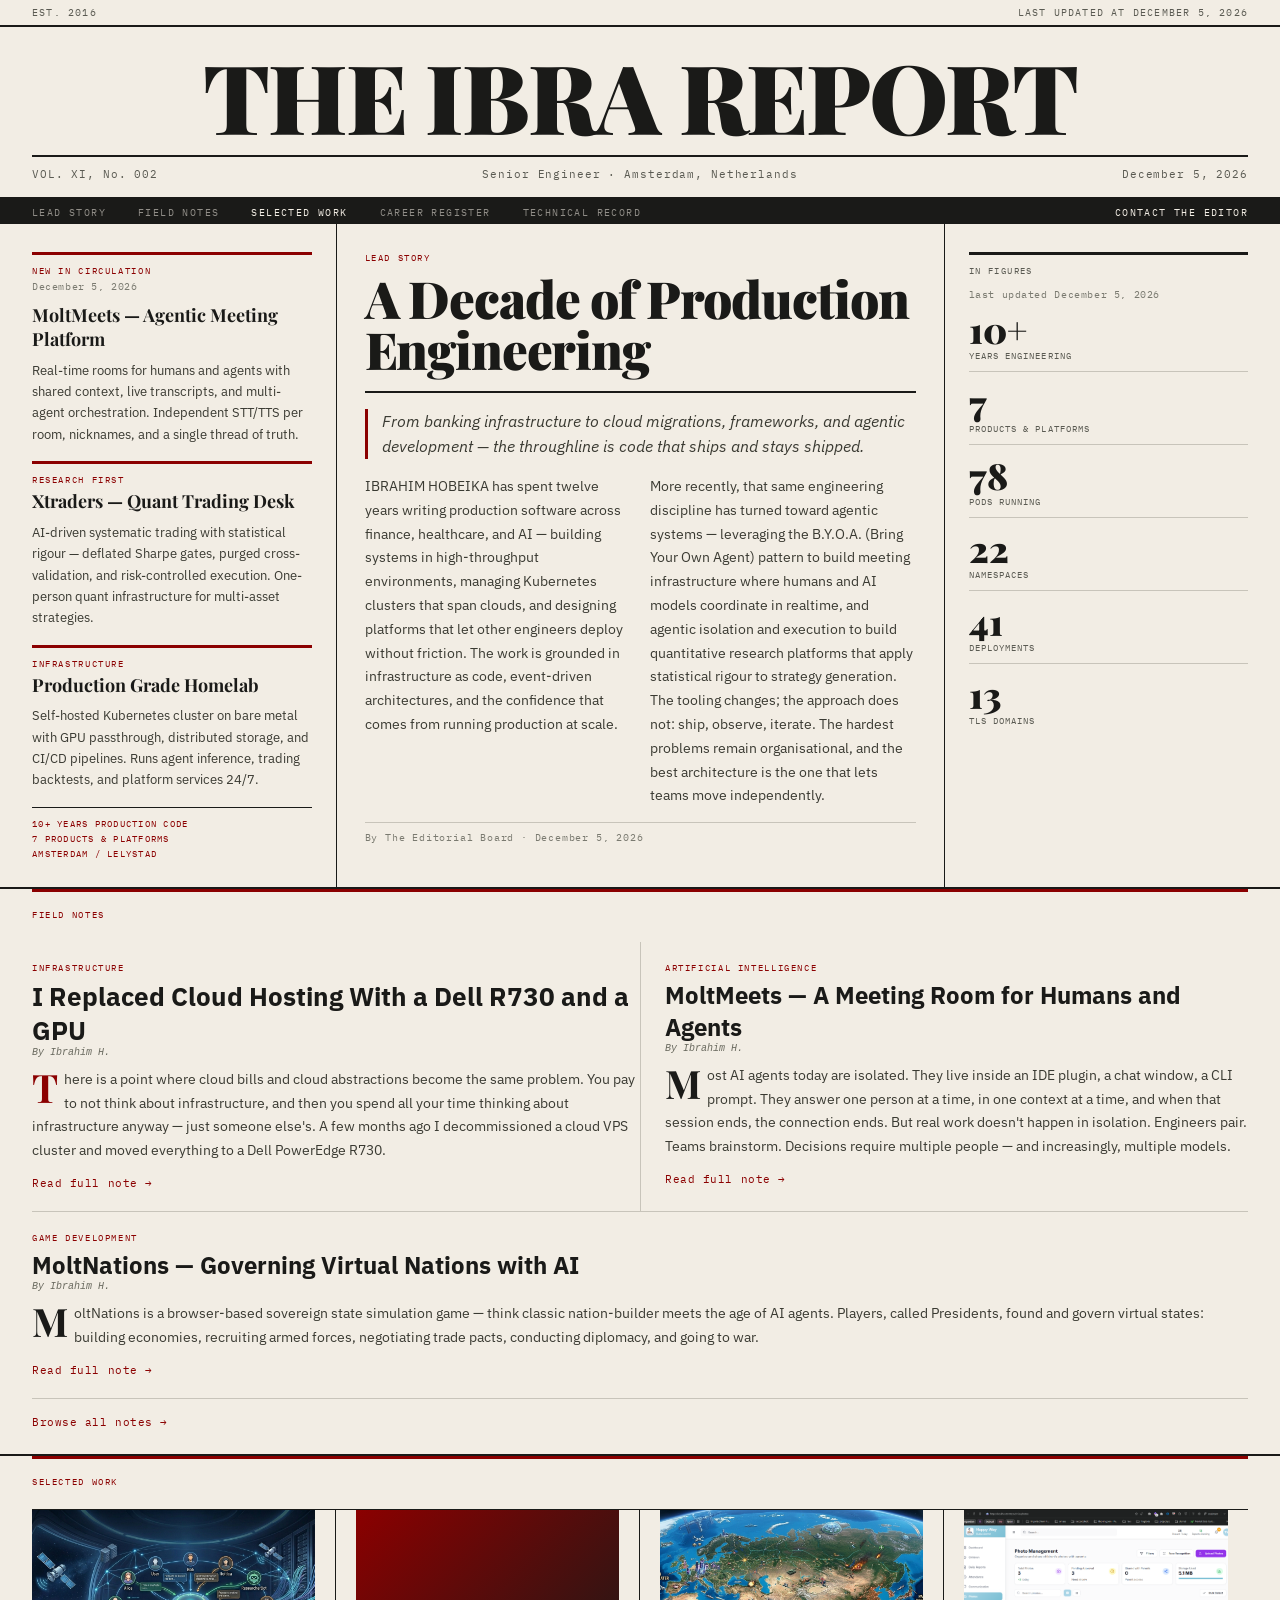
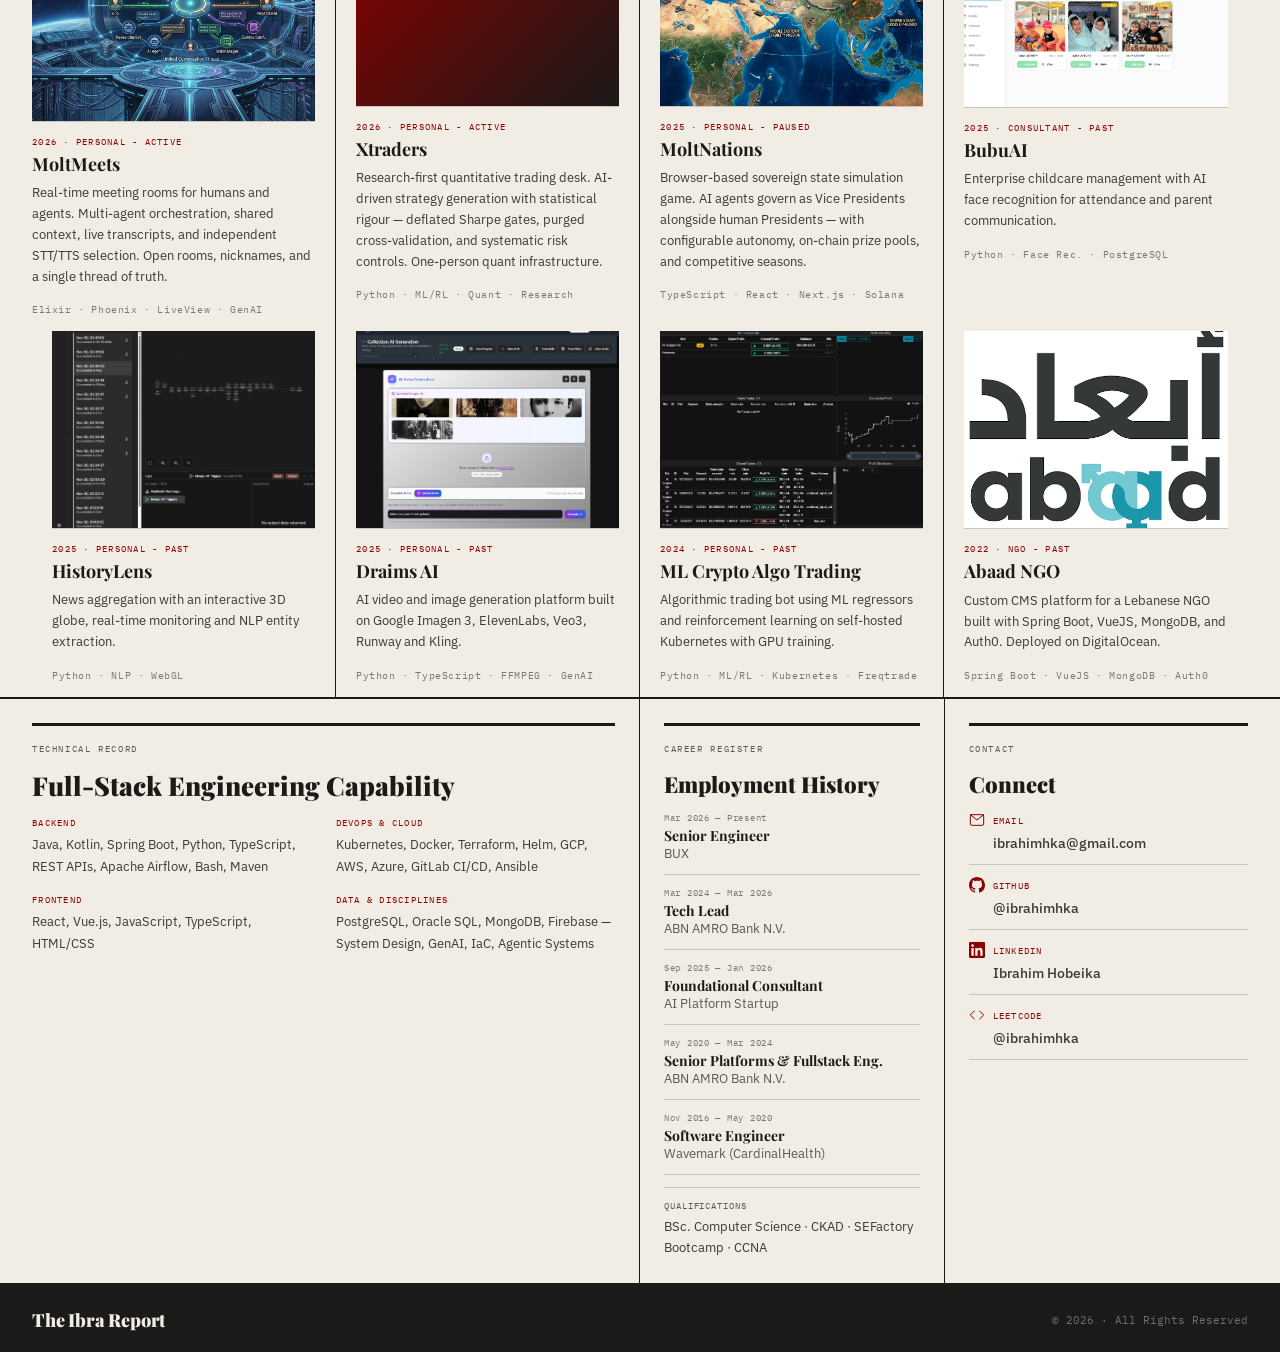
==== commit f6d3a88c: "Redesign Field Notes as newspaper layout, move above Selected Work" ====
--- a/index.html
+++ b/index.html
@@ -32,10 +32,10 @@
     <!-- SECTION NAV -->
     <nav class="section-nav">
       <a href="#lead" class="active">Lead Story</a>
+      <a href="#blog">Field Notes</a>
       <a href="#projects">Selected Work</a>
+      <a href="#experience">Career Register</a>
       <a href="#skills">Technical Record</a>
-      <a href="#experience">Career Register</a>
-      <a href="#blog">Field Notes</a>
       <a href="mailto:ibrahimhka@gmail.com" class="contact-nav">Contact the Editor</a>
     </nav>
 
@@ -122,6 +122,47 @@
       </div>
     </section>
 
+    <!-- BLOG -->
+    <section id="blog" class="blog-wide-section">
+      <div class="section-header-crimson">
+        <span class="section-label-crimson">Field Notes</span>
+      </div>
+      <div class="blog-newspaper">
+        <div class="blog-row">
+          <div class="blog-col blog-col-lead">
+            <article class="blog-list-item">
+              <span class="article-kicker">Infrastructure</span>
+              <h2 class="blog-list-title blog-list-title-lead">I Replaced Cloud Hosting With a Dell R730 and a GPU</h2>
+              <span class="article-byline">By Ibrahim H.</span>
+              <p class="blog-list-excerpt">There is a point where cloud bills and cloud abstractions become the same problem. You pay to not think about infrastructure, and then you spend all your time thinking about infrastructure anyway — just someone else's. A few months ago I decommissioned a cloud VPS cluster and moved everything to a Dell PowerEdge R730.</p>
+              <a href="/blog?post=homelab-gitops" class="blog-feature-link">Read full note →</a>
+            </article>
+          </div>
+          <div class="blog-col">
+            <article class="blog-list-item">
+              <span class="article-kicker">Artificial Intelligence</span>
+              <h2 class="blog-list-title">MoltMeets — A Meeting Room for Humans and Agents</h2>
+              <span class="article-byline">By Ibrahim H.</span>
+              <p class="blog-list-excerpt">Most AI agents today are isolated. They live inside an IDE plugin, a chat window, a CLI prompt. They answer one person at a time, in one context at a time, and when that session ends, the connection ends. But real work doesn't happen in isolation. Engineers pair. Teams brainstorm. Decisions require multiple people — and increasingly, multiple models.</p>
+              <a href="/blog?post=moltmeets" class="blog-feature-link">Read full note →</a>
+            </article>
+          </div>
+        </div>
+        <div class="blog-row-full">
+          <div class="blog-col">
+            <article class="blog-list-item">
+              <span class="article-kicker">Game Development</span>
+              <h2 class="blog-list-title">MoltNations — Governing Virtual Nations with AI</h2>
+              <span class="article-byline">By Ibrahim H.</span>
+              <p class="blog-list-excerpt">MoltNations is a browser-based sovereign state simulation game — think classic nation-builder meets the age of AI agents. Players, called Presidents, found and govern virtual states: building economies, recruiting armed forces, negotiating trade pacts, conducting diplomacy, and going to war.</p>
+              <a href="/blog?post=moltnations" class="blog-feature-link">Read full note →</a>
+            </article>
+          </div>
+        </div>
+        <a href="/blog" class="blog-feature-link browse-all">Browse all notes →</a>
+      </div>
+    </section>
+
     <!-- PROJECTS -->
     <section id="projects" class="projects-section">
       <div class="section-header-crimson">
@@ -203,36 +244,8 @@
       </div>
     </section>
 
-    <!-- BLOG -->
-    <section id="blog" class="blog-wide-section">
-      <div class="section-header-crimson">
-        <span class="section-label-crimson">Field Notes</span>
-      </div>
-      <div class="blog-list">
-        <article class="blog-list-item">
-          <span class="blog-feature-date">June 15, 2026</span>
-          <h2 class="blog-list-title">I Replaced Cloud Hosting With a Dell R730 and a GPU</h2>
-          <p class="blog-list-excerpt">There is a point where cloud bills and cloud abstractions become the same problem. You pay to not think about infrastructure, and then you spend all your time thinking about infrastructure anyway — just someone else's. A few months ago I decommissioned a cloud VPS cluster and moved everything to a Dell PowerEdge R730.</p>
-          <a href="/blog?post=homelab-gitops" class="blog-feature-link">Read full note →</a>
-        </article>
-        <article class="blog-list-item">
-          <span class="blog-feature-date">June 14, 2026</span>
-          <h2 class="blog-list-title">MoltMeets — A Meeting Room for Humans and Agents</h2>
-          <p class="blog-list-excerpt">Most AI agents today are isolated. They live inside an IDE plugin, a chat window, a CLI prompt. They answer one person at a time, in one context at a time, and when that session ends, the connection ends. But real work doesn't happen in isolation. Engineers pair. Teams brainstorm. Decisions require multiple people — and increasingly, multiple models.</p>
-          <a href="/blog?post=moltmeets" class="blog-feature-link">Read full note →</a>
-        </article>
-        <article class="blog-list-item">
-          <span class="blog-feature-date">June 6, 2026</span>
-          <h2 class="blog-list-title">MoltNations — Governing Virtual Nations with AI</h2>
-          <p class="blog-list-excerpt">MoltNations is a browser-based sovereign state simulation game — think classic nation-builder meets the age of AI agents. Players, called Presidents, found and govern virtual states: building economies, recruiting armed forces, negotiating trade pacts, conducting diplomacy, and going to war.</p>
-          <a href="/blog?post=moltnations" class="blog-feature-link">Read full note →</a>
-        </article>
-        <a href="/blog" class="blog-feature-link" style="margin-top:8px;display:inline-block;">Browse all notes →</a>
-      </div>
-    </section>
-
     <!-- SKILLS + EXPERIENCE -->
-    <section class="three-col-section">
+    <section class="three-col-section" id="skills">
       <div class="skills-col">
         <div class="section-header-ink">
           <span class="section-label-ink">Technical Record</span>
--- a/styles.css
+++ b/styles.css
@@ -567,21 +567,73 @@
   padding-bottom: 24px;
 }
 
+.blog-newspaper {
+  padding-bottom: 24px;
+}
+
+.blog-row {
+  display: grid;
+  grid-template-columns: 1fr 1fr;
+  border-bottom: 1px solid #c8c4ba;
+}
+
+.blog-row:last-child {
+  border-bottom: none;
+}
+
+.blog-row-full {
+  display: grid;
+  grid-template-columns: 1fr;
+  border-bottom: 1px solid #c8c4ba;
+}
+
+.blog-row-full:last-child {
+  border-bottom: none;
+}
+
+.blog-col {
+  padding: 20px 0;
+}
+
+.blog-col + .blog-col {
+  border-left: 1px solid #c8c4ba;
+  padding-left: 24px;
+}
+
+.blog-row-full .blog-col {
+  border-left: none;
+  padding-left: 0;
+}
+
 .blog-list-item {
-  padding: 20px 0;
-  border-bottom: 1px solid #c8c4ba;
+  padding: 0;
+  border: none;
 }
 
 .blog-list-item:first-child { padding-top: 0; }
 .blog-list-item:last-child { border-bottom: none; }
 
-.blog-list-title {
-  font-family: 'Playfair Display', serif;
-  font-size: 22px;
-  font-weight: 700;
-  color: #1a1a18;
-  line-height: 1.25;
-  margin-bottom: 8px;
+.article-kicker {
+  font-family: 'IBM Plex Mono', monospace;
+  font-size: 9px;
+  letter-spacing: 0.18em;
+  color: #8b0000;
+  text-transform: uppercase;
+  display: block;
+  margin-bottom: 6px;
+}
+
+.article-byline {
+  font-family: 'IBM Plex Mono', monospace;
+  font-size: 10px;
+  color: #6b6b60;
+  display: block;
+  margin-bottom: 10px;
+  font-style: italic;
+}
+
+.blog-list-title-lead {
+  font-size: 26px;
 }
 
 .blog-list-excerpt {
@@ -590,6 +642,37 @@
   color: #3a3a32;
   line-height: 1.7;
   margin-bottom: 8px;
+}
+
+.blog-list-excerpt::first-letter {
+  font-family: 'Playfair Display', serif;
+  font-size: 2.8em;
+  font-weight: 700;
+  float: left;
+  line-height: 0.8;
+  padding-right: 6px;
+  padding-top: 4px;
+  color: #1a1a18;
+}
+
+.blog-col-lead .blog-list-excerpt::first-letter {
+  color: #8b0000;
+}
+
+.blog-feature-link {
+  font-family: 'IBM Plex Mono', monospace;
+  font-size: 11px;
+  letter-spacing: 0.05em;
+  color: #8b0000;
+}
+
+.blog-feature-link:hover {
+  text-decoration: underline;
+}
+
+.browse-all {
+  display: inline-block;
+  margin-top: 16px;
 }
 
 /* PROJECT MODAL */
@@ -797,10 +880,16 @@
   .experience-col,
   .contact-col { padding: 20px 0; }
 
-  .blog-list { padding: 0; }
+  .blog-newspaper { padding: 0; }
 }
 
 @media (max-width: 768px) {
+  .blog-row { grid-template-columns: 1fr; }
+  .blog-col + .blog-col { border-left: none; padding-left: 0; border-top: 1px solid #c8c4ba; padding-top: 20px; margin-top: 0; }
+  .blog-row-full .blog-col { padding-top: 20px; }
+  .blog-row { border-bottom: none; }
+  .blog-row-full { border-bottom: 1px solid #c8c4ba; }
+  .blog-list-item { padding: 0; }
   .top-strip { flex-direction: column; gap: 2px; align-items: flex-start; padding: 6px 16px; }
   .masthead { padding: 16px; }
   .masthead-meta { flex-direction: column; gap: 4px; }
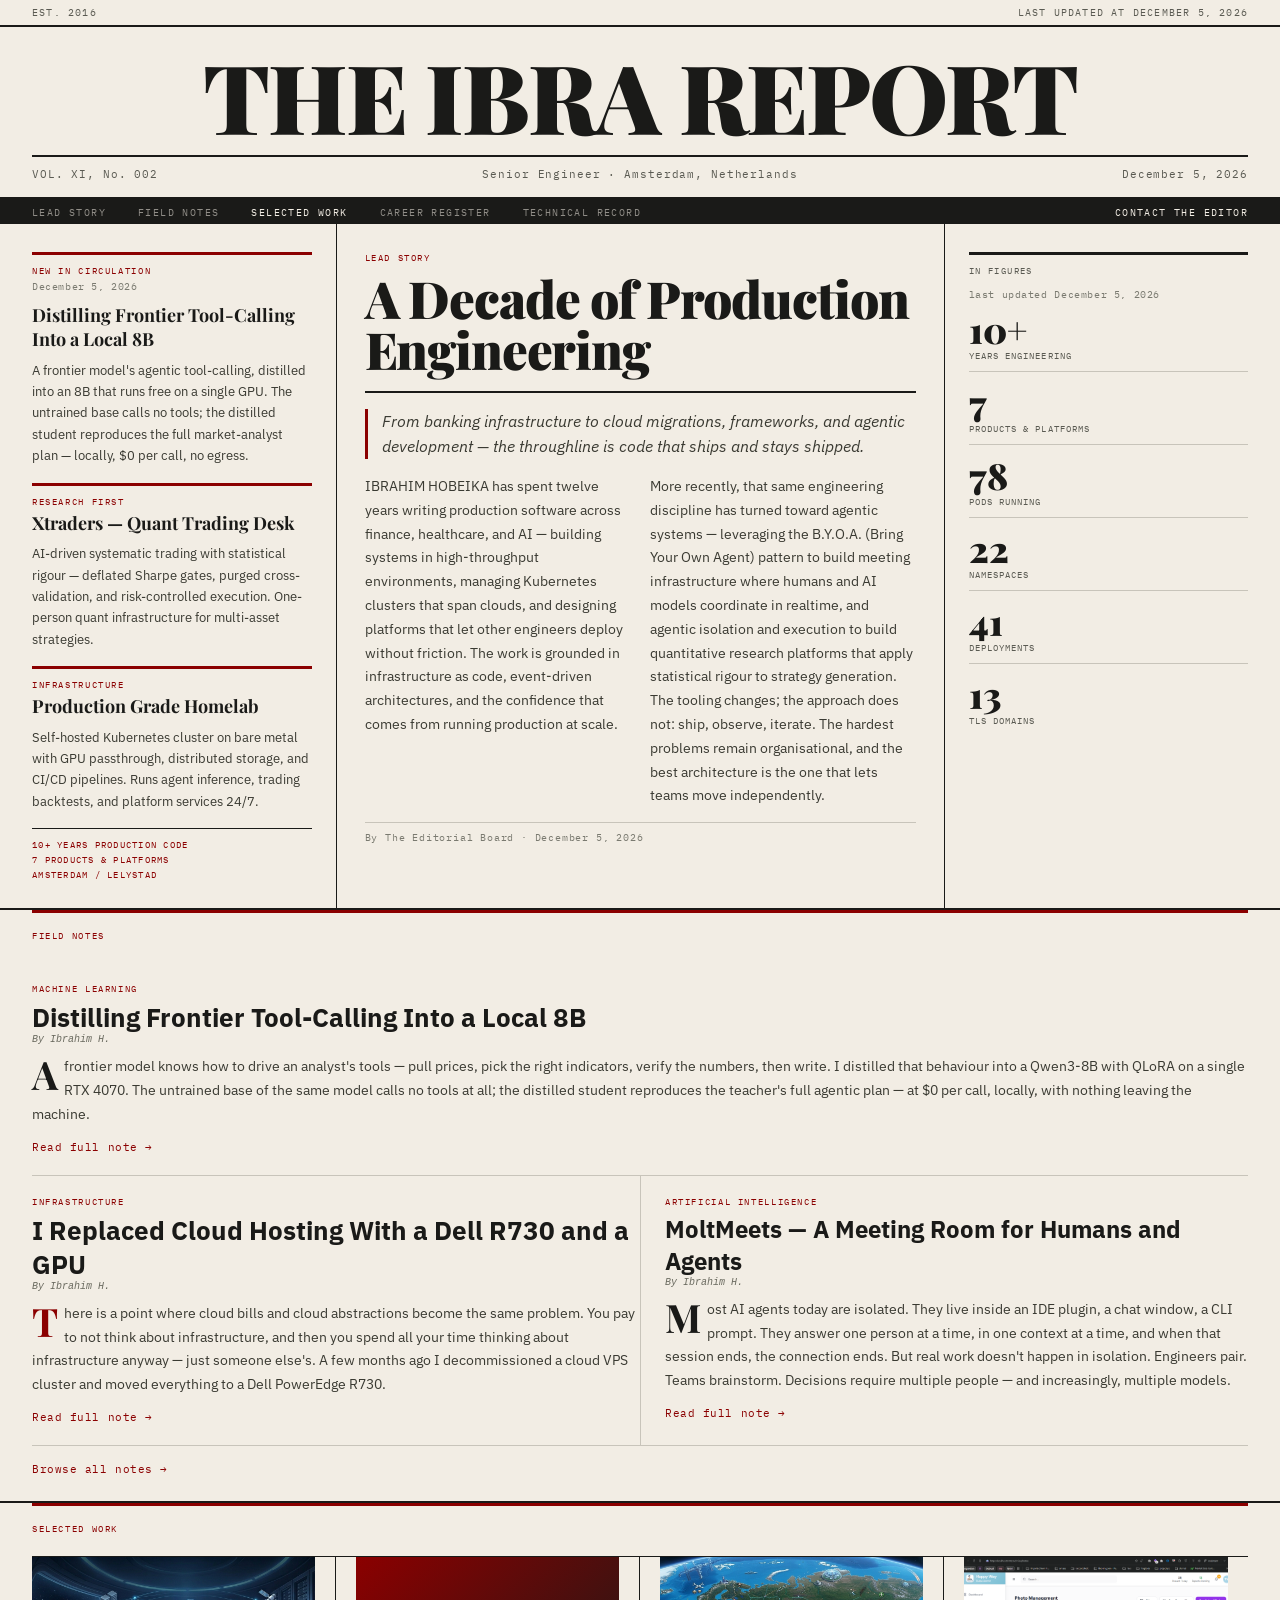
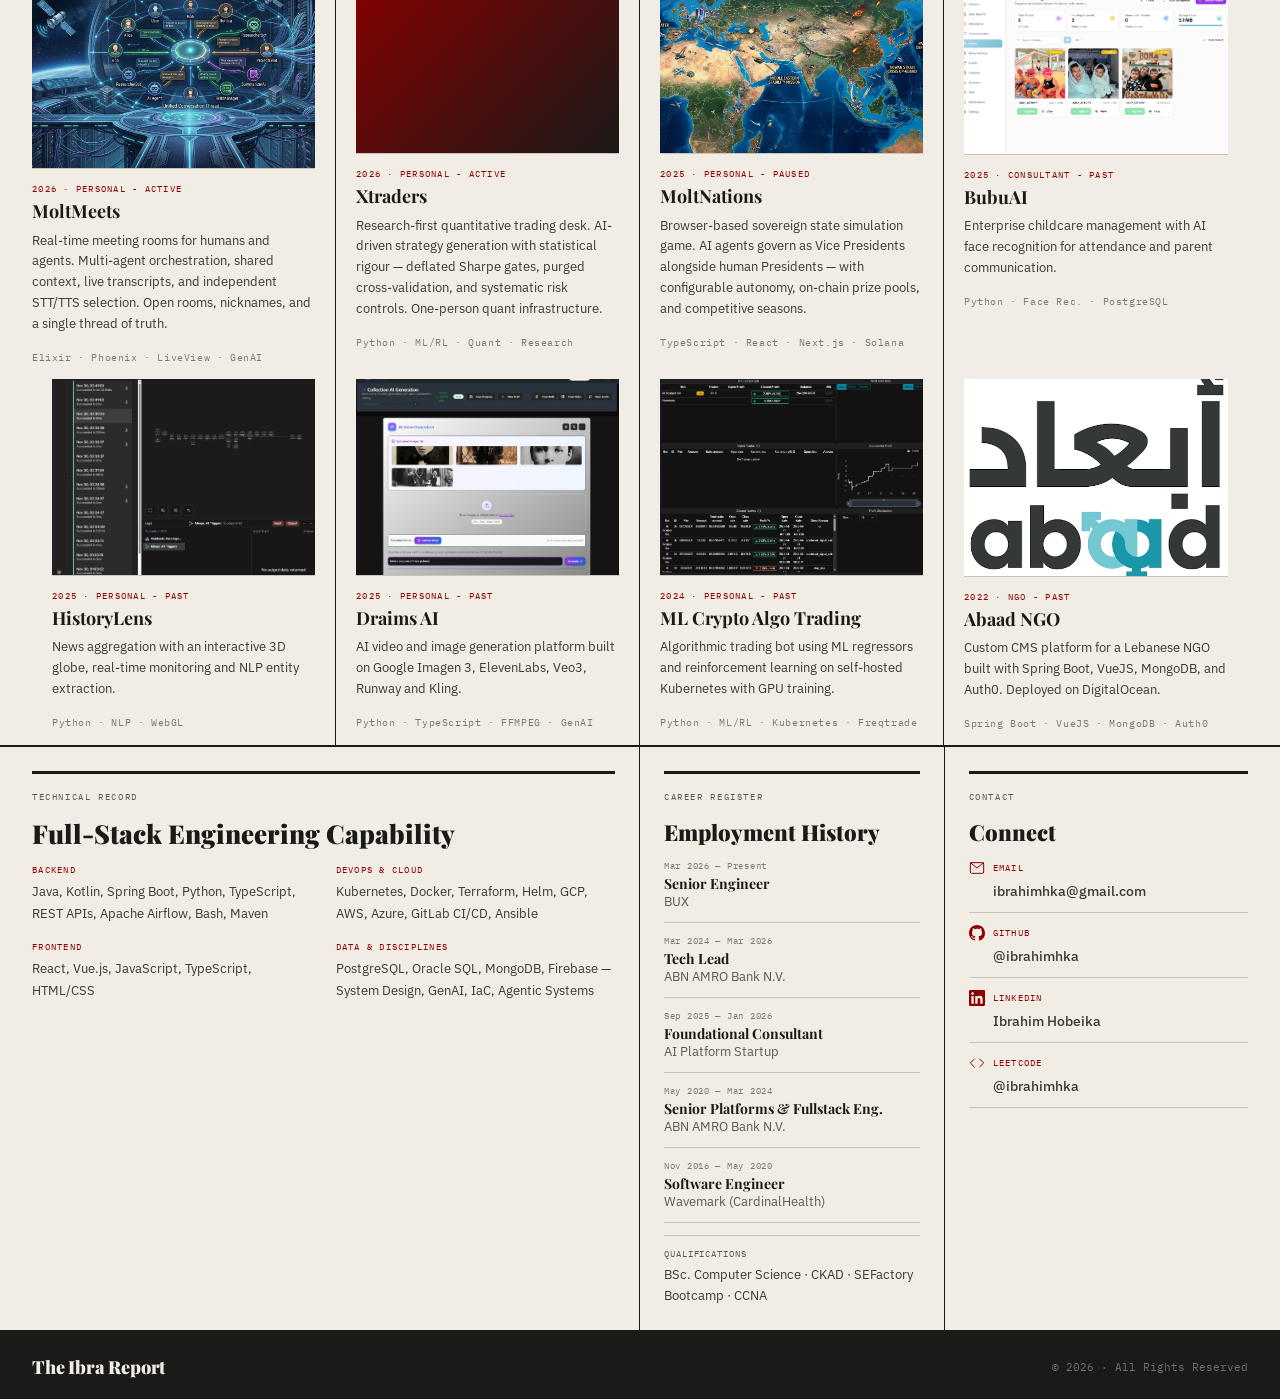
==== commit f9e0fa91: "Add clickable image lightbox for blog posts; publish distilling-tool-calls article" ====
--- a/index.html
+++ b/index.html
@@ -46,9 +46,9 @@
           <div class="breaking-block">
             <span class="label-breaking">New In Circulation</span>
             <span class="label-date"><span class="masthead-date"></span></span>
-            <h2 class="breaking-headline"><a href="/blog?post=moltmeets" style="color:inherit;text-decoration:none;">MoltMeets — Agentic Meeting Platform</a></h2>
-          </div>
-          <p class="breaking-body">Real-time rooms for humans and agents with shared context, live transcripts, and multi-agent orchestration. Independent STT/TTS per room, nicknames, and a single thread of truth.</p>
+            <h2 class="breaking-headline"><a href="/blog?post=distilling-tool-calls" style="color:inherit;text-decoration:none;">Distilling Frontier Tool-Calling Into a Local 8B</a></h2>
+          </div>
+          <p class="breaking-body">A frontier model's agentic tool-calling, distilled into an 8B that runs free on a single GPU. The untrained base calls no tools; the distilled student reproduces the full market-analyst plan — locally, $0 per call, no egress.</p>
         </div>
 
         <div class="breaking-unit">
@@ -128,6 +128,17 @@
         <span class="section-label-crimson">Field Notes</span>
       </div>
       <div class="blog-newspaper">
+        <div class="blog-row-full">
+          <div class="blog-col">
+            <article class="blog-list-item">
+              <span class="article-kicker">Machine Learning</span>
+              <h2 class="blog-list-title blog-list-title-lead">Distilling Frontier Tool-Calling Into a Local 8B</h2>
+              <span class="article-byline">By Ibrahim H.</span>
+              <p class="blog-list-excerpt">A frontier model knows how to drive an analyst's tools — pull prices, pick the right indicators, verify the numbers, then write. I distilled that behaviour into a Qwen3-8B with QLoRA on a single RTX 4070. The untrained base of the same model calls no tools at all; the distilled student reproduces the teacher's full agentic plan — at $0 per call, locally, with nothing leaving the machine.</p>
+              <a href="/blog?post=distilling-tool-calls" class="blog-feature-link">Read full note →</a>
+            </article>
+          </div>
+        </div>
         <div class="blog-row">
           <div class="blog-col blog-col-lead">
             <article class="blog-list-item">
@@ -148,17 +159,6 @@
             </article>
           </div>
         </div>
-        <div class="blog-row-full">
-          <div class="blog-col">
-            <article class="blog-list-item">
-              <span class="article-kicker">Game Development</span>
-              <h2 class="blog-list-title">MoltNations — Governing Virtual Nations with AI</h2>
-              <span class="article-byline">By Ibrahim H.</span>
-              <p class="blog-list-excerpt">MoltNations is a browser-based sovereign state simulation game — think classic nation-builder meets the age of AI agents. Players, called Presidents, found and govern virtual states: building economies, recruiting armed forces, negotiating trade pacts, conducting diplomacy, and going to war.</p>
-              <a href="/blog?post=moltnations" class="blog-feature-link">Read full note →</a>
-            </article>
-          </div>
-        </div>
         <a href="/blog" class="blog-feature-link browse-all">Browse all notes →</a>
       </div>
     </section>
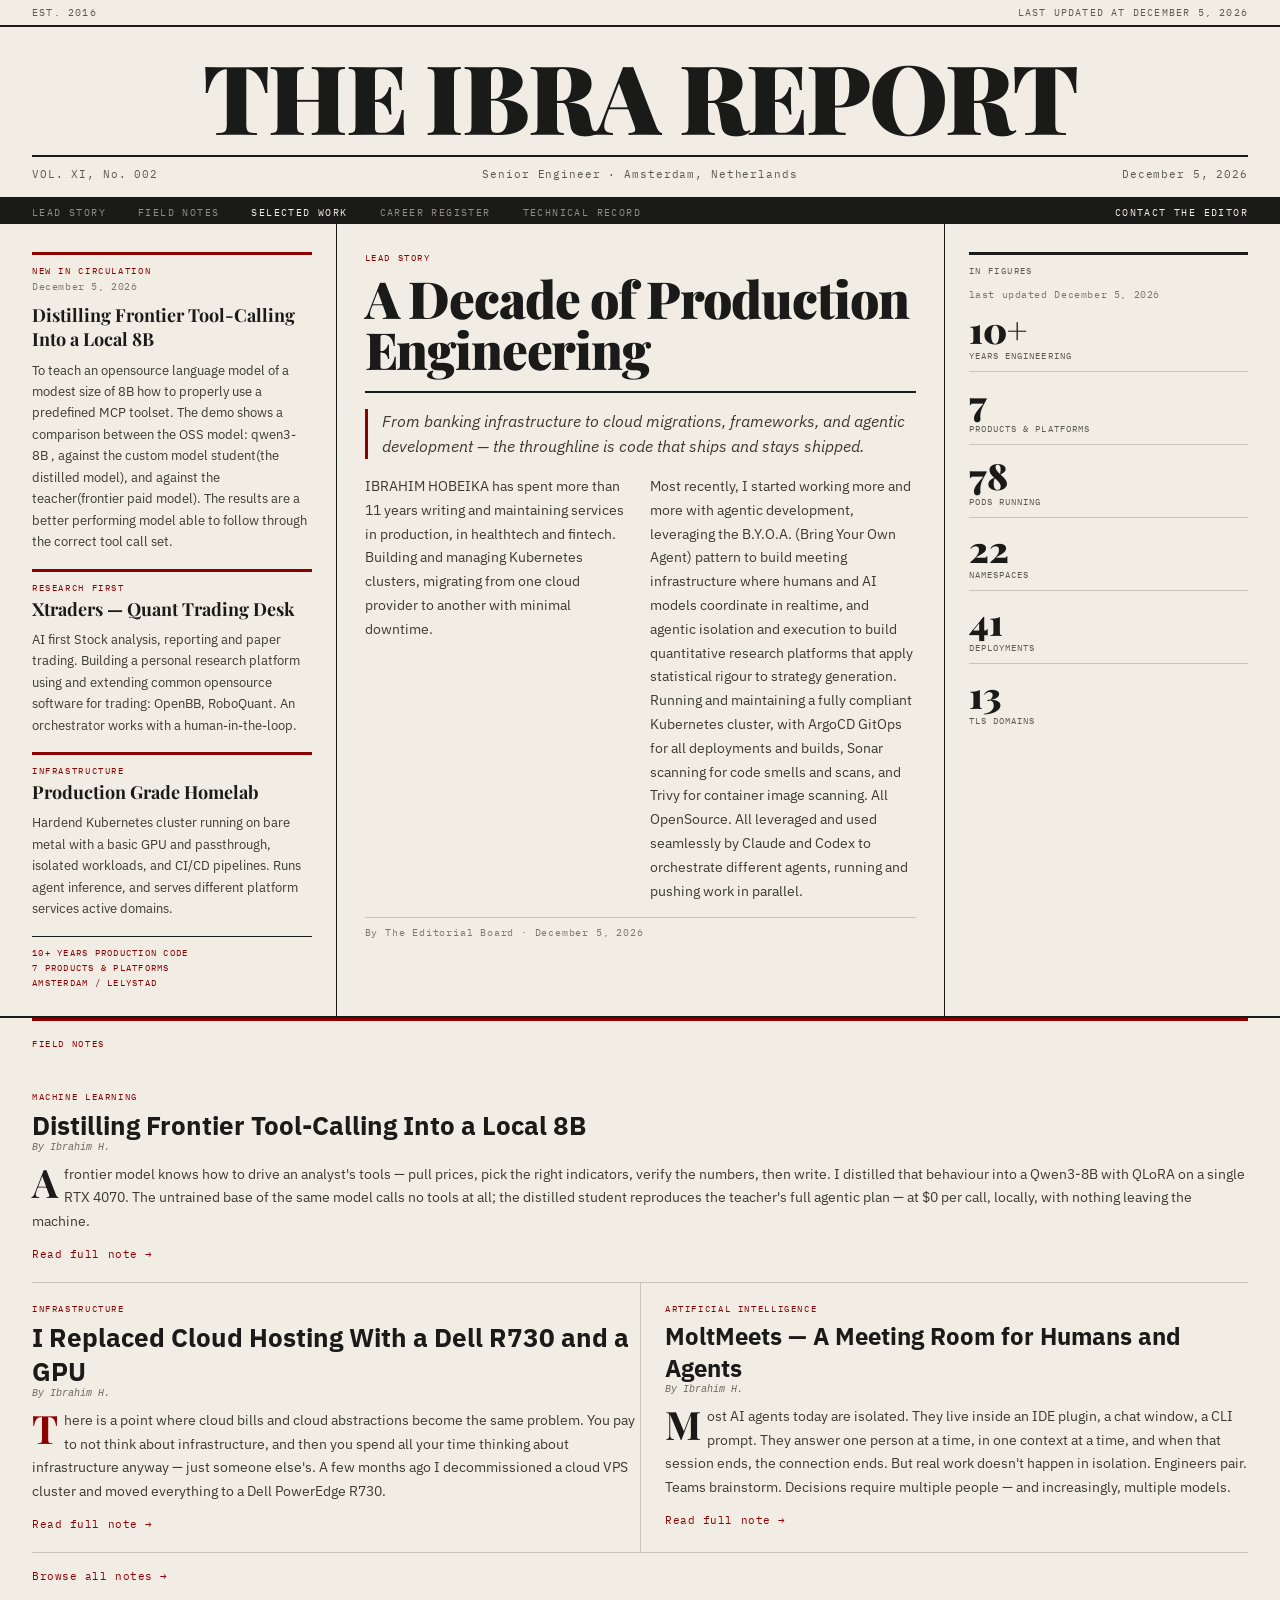
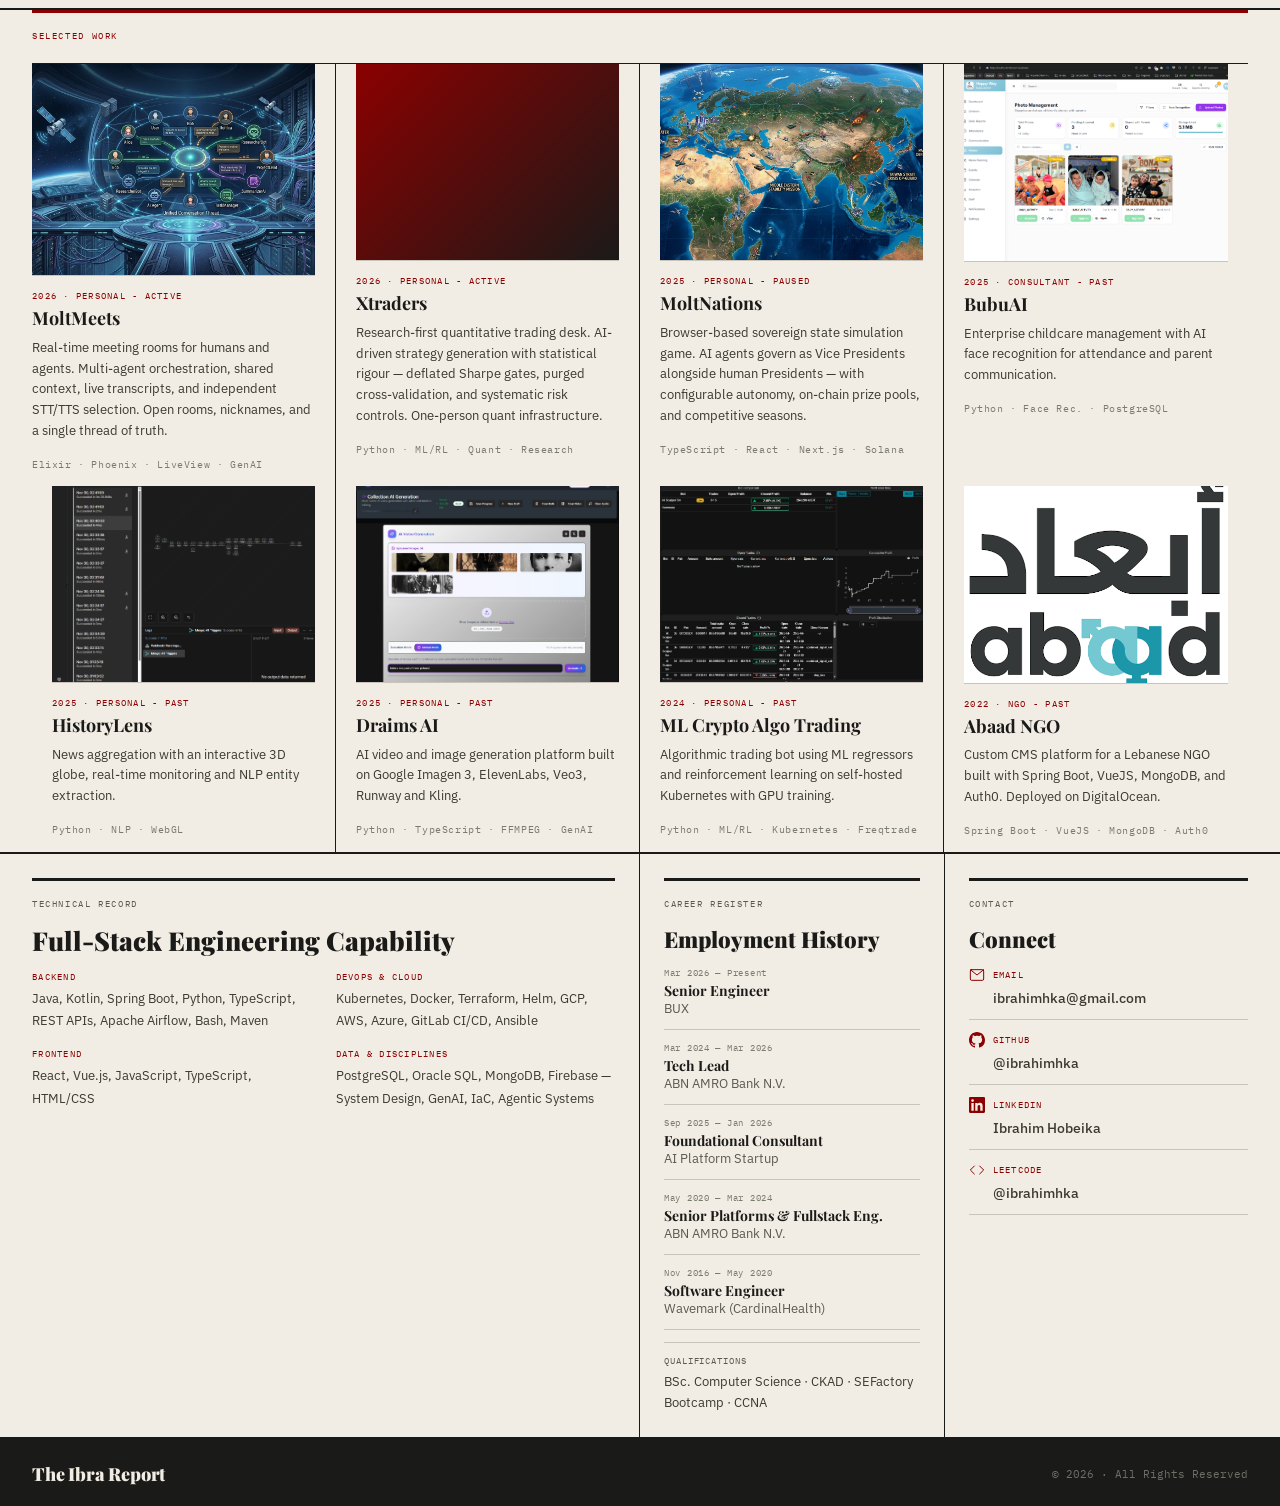
==== commit 1beab509: "Update content in index.html for clarity and detail" ====
--- a/index.html
+++ b/index.html
@@ -48,7 +48,7 @@
             <span class="label-date"><span class="masthead-date"></span></span>
             <h2 class="breaking-headline"><a href="/blog?post=distilling-tool-calls" style="color:inherit;text-decoration:none;">Distilling Frontier Tool-Calling Into a Local 8B</a></h2>
           </div>
-          <p class="breaking-body">A frontier model's agentic tool-calling, distilled into an 8B that runs free on a single GPU. The untrained base calls no tools; the distilled student reproduces the full market-analyst plan — locally, $0 per call, no egress.</p>
+          <p class="breaking-body">To teach an opensource language model of a modest size of 8B how to properly use a predefined MCP toolset. The demo shows a comparison between the OSS model: qwen3-8B , against the custom model student(the distilled model), and against the teacher(frontier paid model). The results are a better performing model able to follow through the correct tool call set.</p>
         </div>
 
         <div class="breaking-unit">
@@ -56,7 +56,7 @@
             <span class="label-breaking">Research First</span>
             <h2 class="breaking-headline"><a href="https://xtraders.ai" target="_blank" style="color:inherit;text-decoration:none;">Xtraders — Quant Trading Desk</a></h2>
           </div>
-          <p class="breaking-body">AI-driven systematic trading with statistical rigour — deflated Sharpe gates, purged cross-validation, and risk-controlled execution. One-person quant infrastructure for multi-asset strategies.</p>
+          <p class="breaking-body">AI first Stock analysis, reporting and paper trading. Building a personal research platform using and extending common opensource software for trading: OpenBB, RoboQuant. An orchestrator works with a human-in-the-loop.</p>
         </div>
 
         <div class="breaking-unit">
@@ -64,7 +64,7 @@
             <span class="label-breaking">Infrastructure</span>
             <h2 class="breaking-headline"><a href="/blog?post=homelab-gitops" style="color:inherit;text-decoration:none;">Production Grade Homelab</a></h2>
           </div>
-          <p class="breaking-body">Self-hosted Kubernetes cluster on bare metal with GPU passthrough, distributed storage, and CI/CD pipelines. Runs agent inference, trading backtests, and platform services 24/7.</p>
+          <p class="breaking-body">Hardend Kubernetes cluster running on bare metal with a basic GPU and passthrough, isolated workloads, and CI/CD pipelines. Runs agent inference, and serves different platform services active domains.</p>
         </div>
 
         <div class="breaking-stats">
@@ -82,8 +82,8 @@
         <div class="lead-rule"></div>
         <p class="lead-lede">From banking infrastructure to cloud migrations, frameworks, and agentic development — the throughline is code that ships and stays shipped.</p>
         <div class="lead-body-grid">
-          <p>IBRAHIM HOBEIKA has spent twelve years writing production software across finance, healthcare, and AI — building systems in high-throughput environments, managing Kubernetes clusters that span clouds, and designing platforms that let other engineers deploy without friction. The work is grounded in infrastructure as code, event-driven architectures, and the confidence that comes from running production at scale.</p>
-          <p>More recently, that same engineering discipline has turned toward agentic systems — leveraging the B.Y.O.A. (Bring Your Own Agent) pattern to build meeting infrastructure where humans and AI models coordinate in realtime, and agentic isolation and execution to build quantitative research platforms that apply statistical rigour to strategy generation. The tooling changes; the approach does not: ship, observe, iterate. The hardest problems remain organisational, and the best architecture is the one that lets teams move independently.</p>
+          <p>IBRAHIM HOBEIKA has spent more than 11 years writing and maintaining services in production, in healthtech and fintech. Building and managing Kubernetes clusters, migrating from one cloud provider to another with minimal downtime.</p>
+          <p>Most recently, I started working more and more with agentic development, leveraging the B.Y.O.A. (Bring Your Own Agent) pattern to build meeting infrastructure where humans and AI models coordinate in realtime, and agentic isolation and execution to build quantitative research platforms that apply statistical rigour to strategy generation. Running and maintaining a fully compliant Kubernetes cluster, with ArgoCD GitOps for all deployments and builds, Sonar scanning for code smells and scans, and Trivy for container image scanning. All OpenSource. All leveraged and used seamlessly by Claude and Codex to orchestrate different agents, running and pushing work in parallel.</p>
         </div>
         <div class="lead-byline">By The Editorial Board · <span class="masthead-date" data-dynamic></span></div>
       </div>
@@ -400,4 +400,4 @@
 
   <script src="script.js"></script>
 </body>
-</html>+</html>
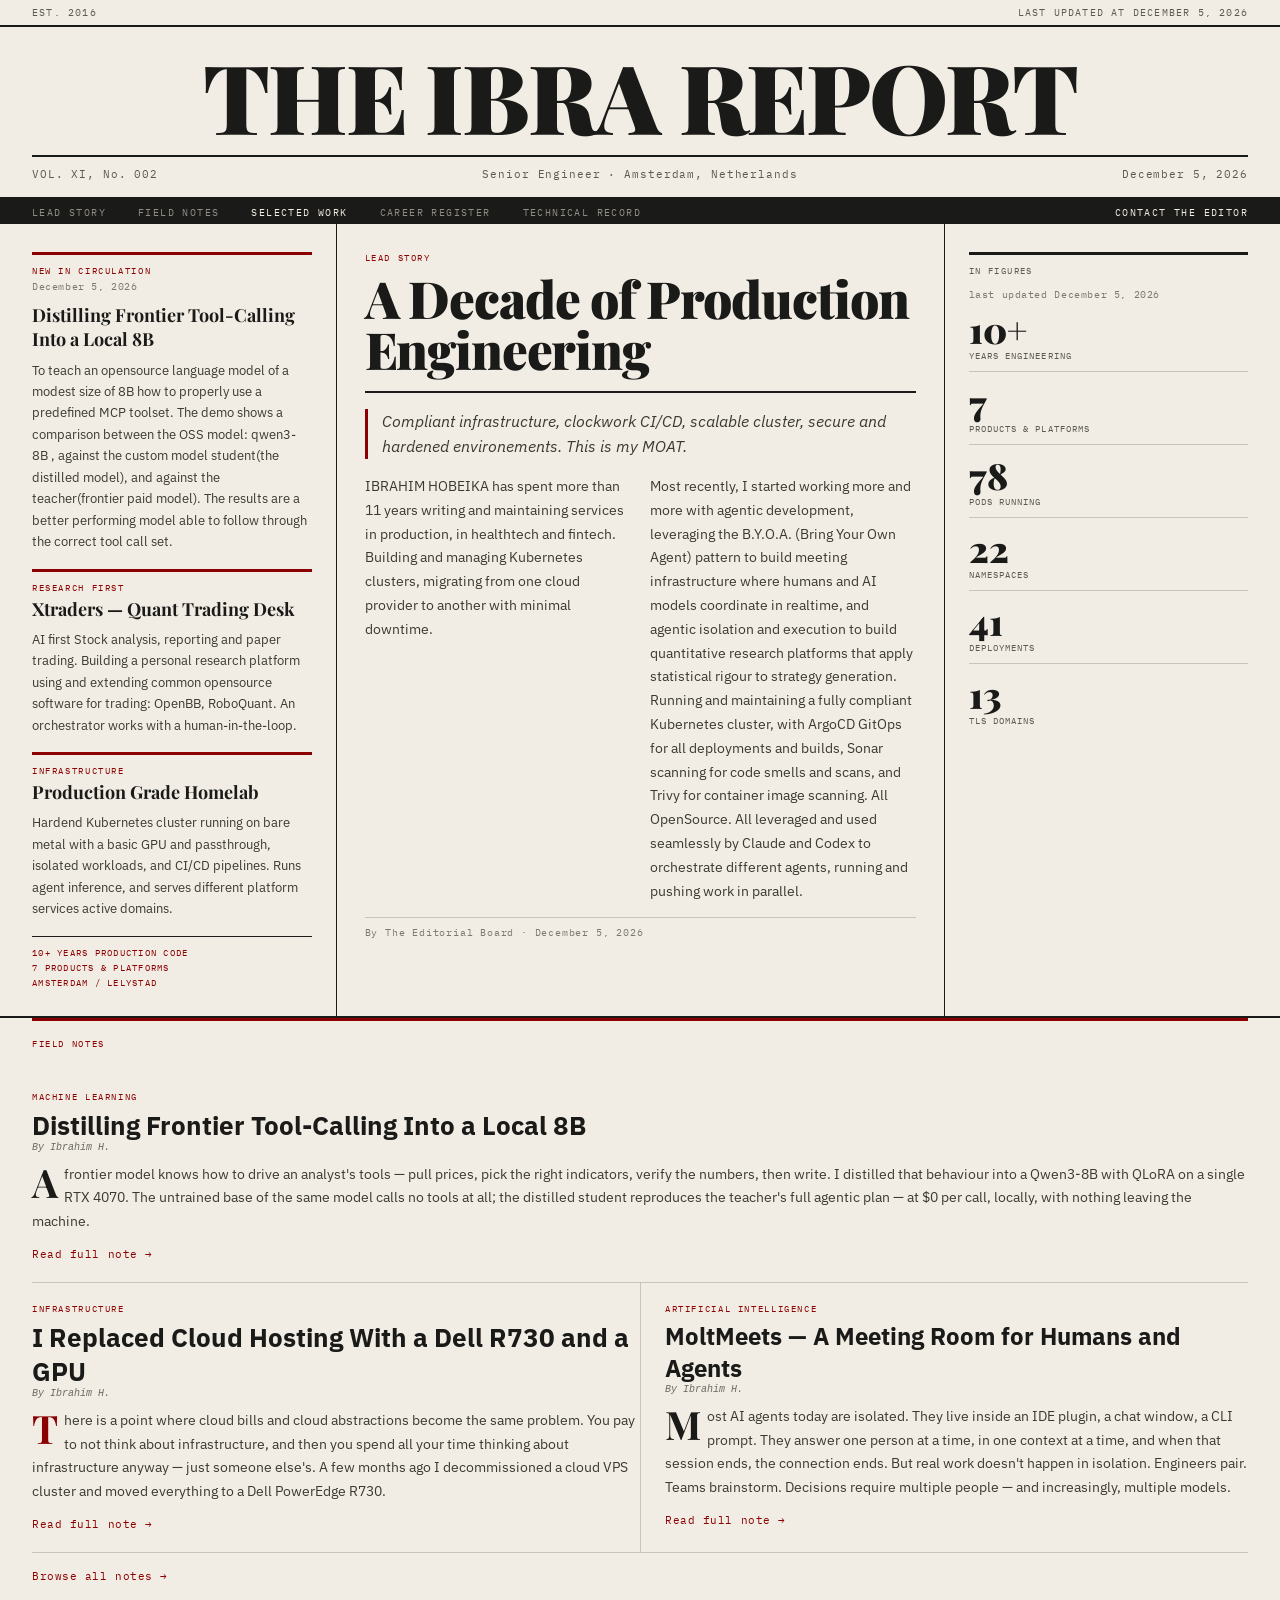
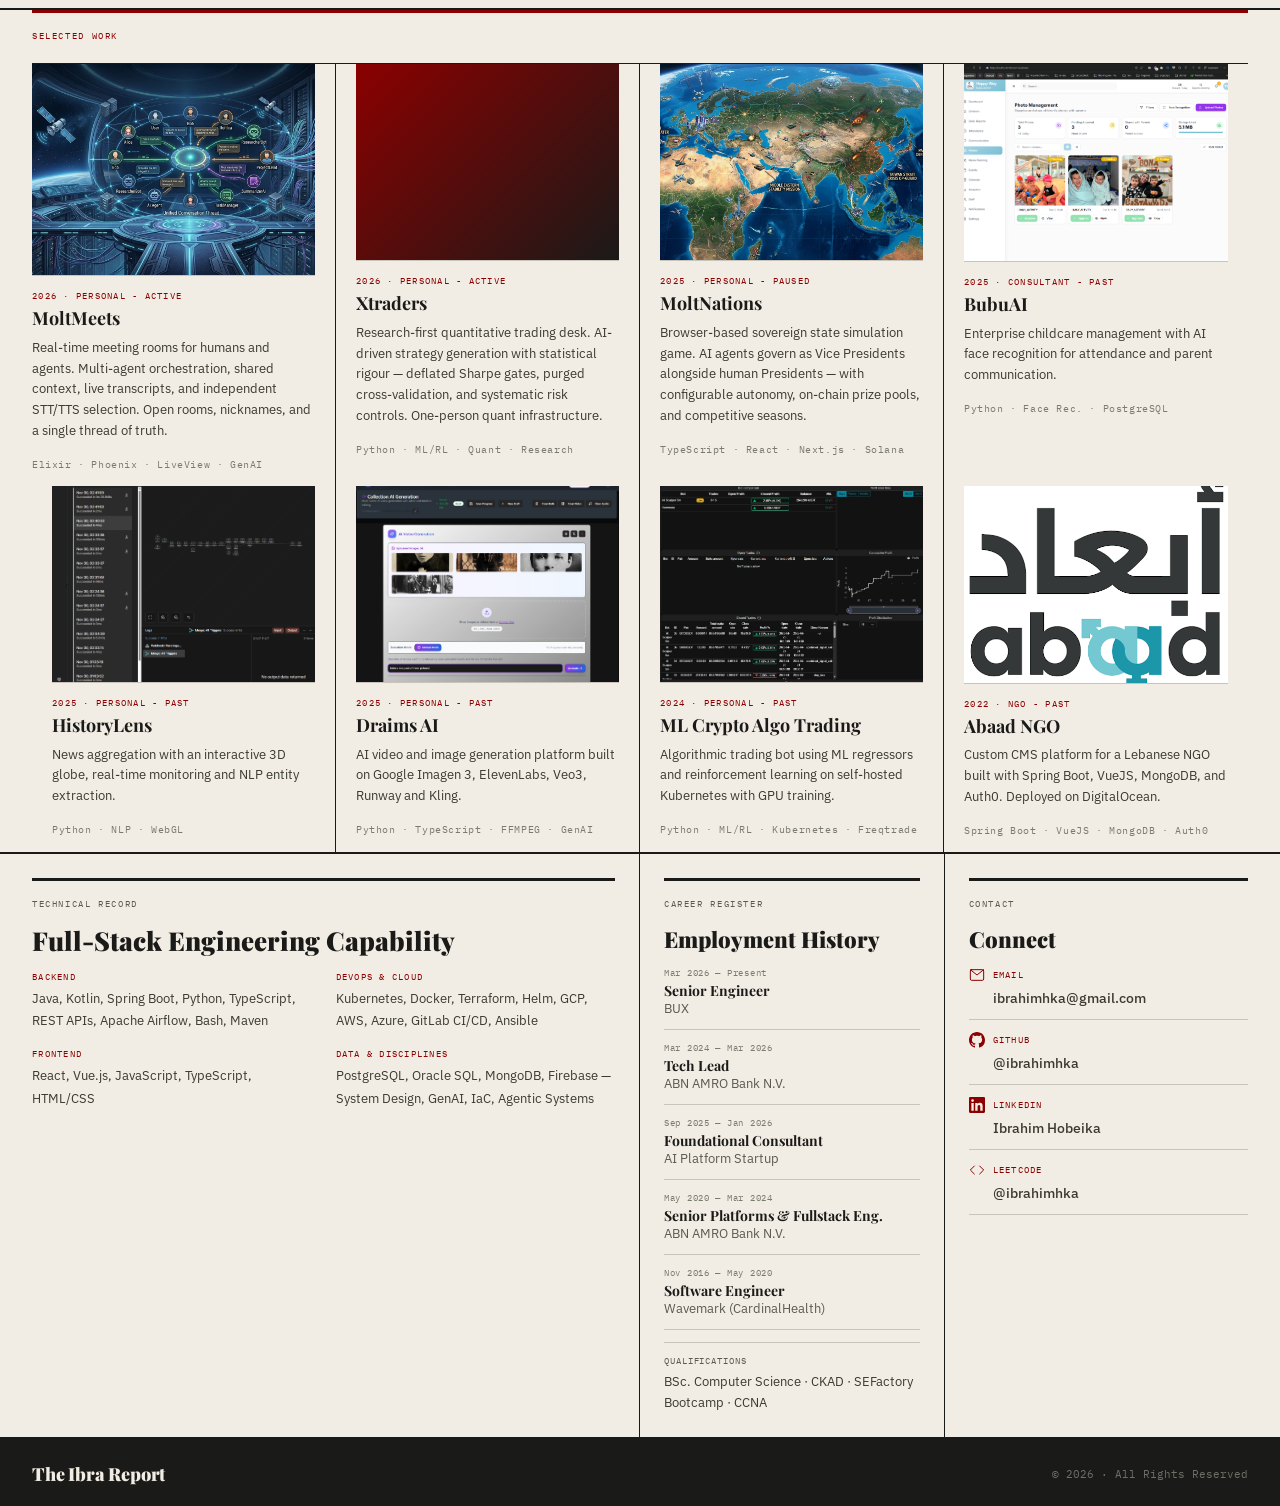
==== commit b5e39c48: "Update paragraph in index.html" ====
--- a/index.html
+++ b/index.html
@@ -80,7 +80,7 @@
         <span class="section-label">Lead Story</span>
         <h1 class="lead-headline">A Decade of Production Engineering</h1>
         <div class="lead-rule"></div>
-        <p class="lead-lede">From banking infrastructure to cloud migrations, frameworks, and agentic development — the throughline is code that ships and stays shipped.</p>
+        <p class="lead-lede">Compliant infrastructure, clockwork CI/CD, scalable cluster, secure and hardened environements. This is my MOAT.</p>
         <div class="lead-body-grid">
           <p>IBRAHIM HOBEIKA has spent more than 11 years writing and maintaining services in production, in healthtech and fintech. Building and managing Kubernetes clusters, migrating from one cloud provider to another with minimal downtime.</p>
           <p>Most recently, I started working more and more with agentic development, leveraging the B.Y.O.A. (Bring Your Own Agent) pattern to build meeting infrastructure where humans and AI models coordinate in realtime, and agentic isolation and execution to build quantitative research platforms that apply statistical rigour to strategy generation. Running and maintaining a fully compliant Kubernetes cluster, with ArgoCD GitOps for all deployments and builds, Sonar scanning for code smells and scans, and Trivy for container image scanning. All OpenSource. All leveraged and used seamlessly by Claude and Codex to orchestrate different agents, running and pushing work in parallel.</p>
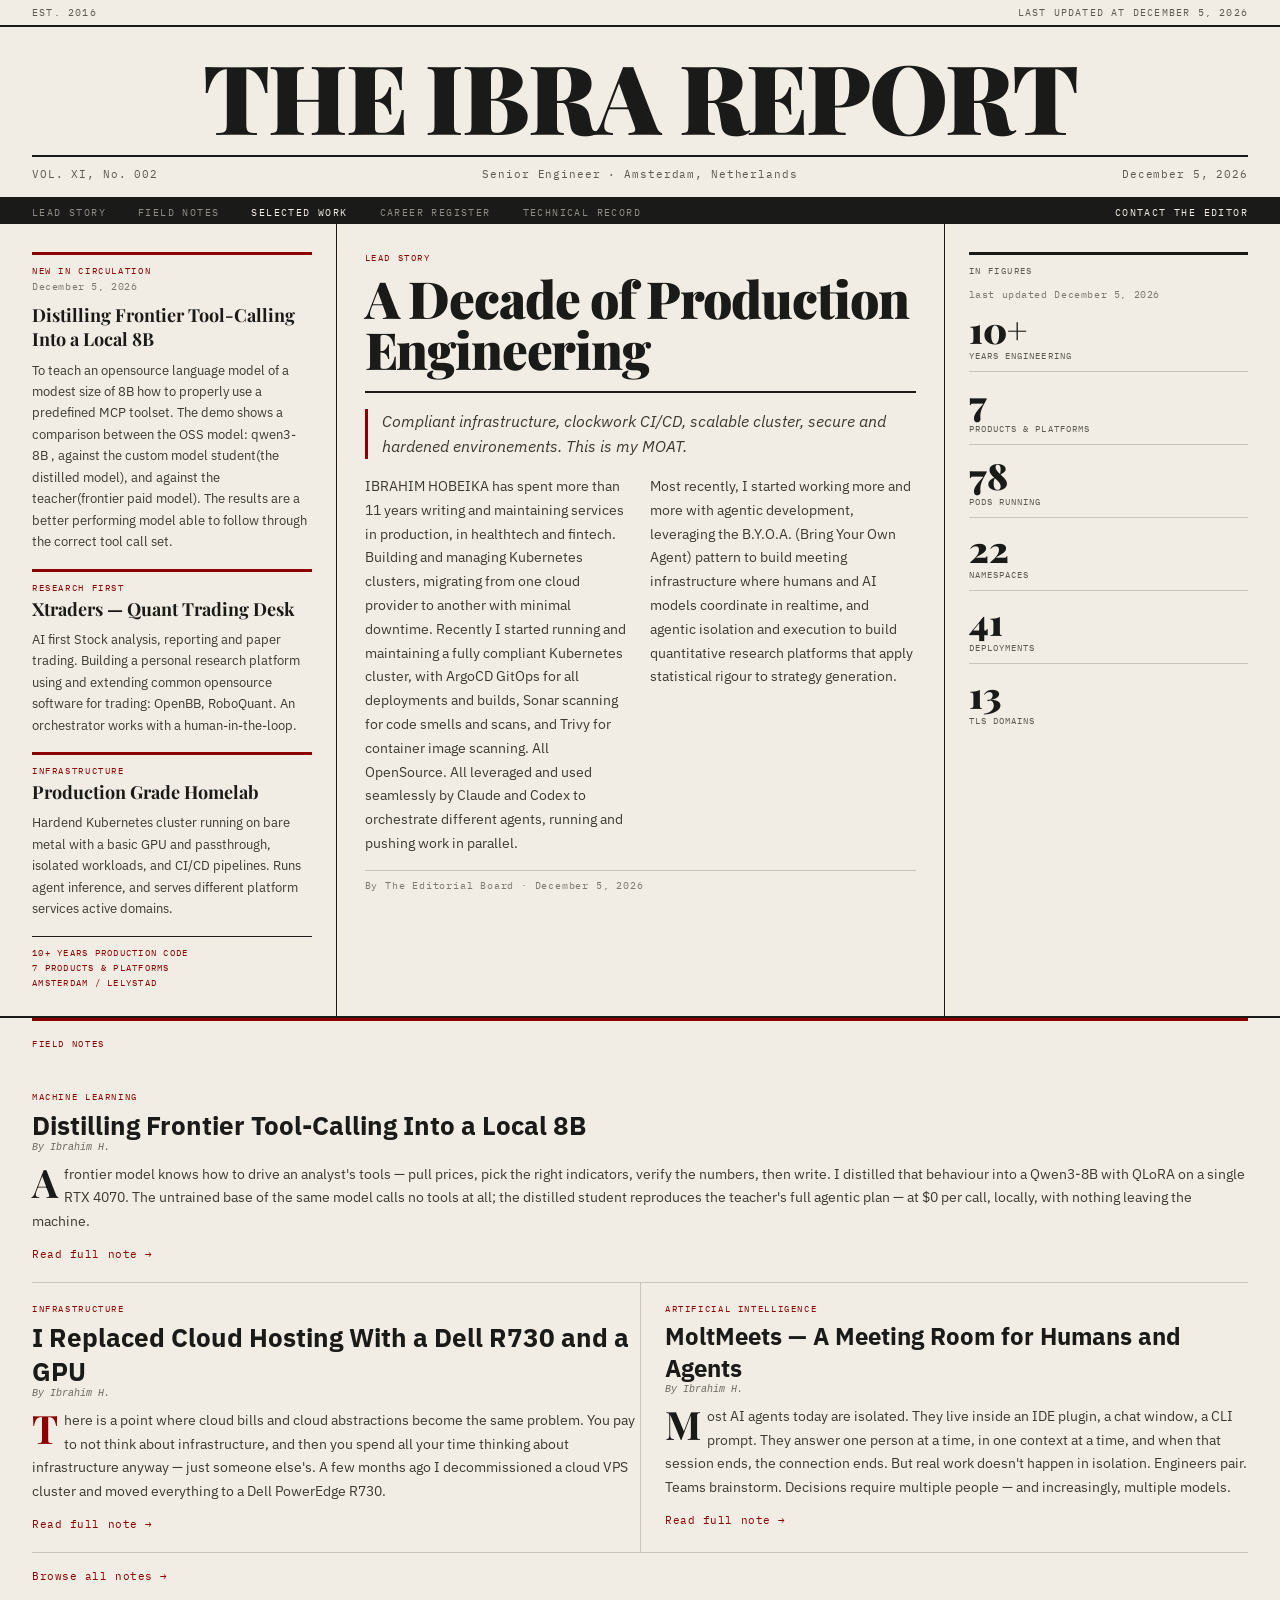
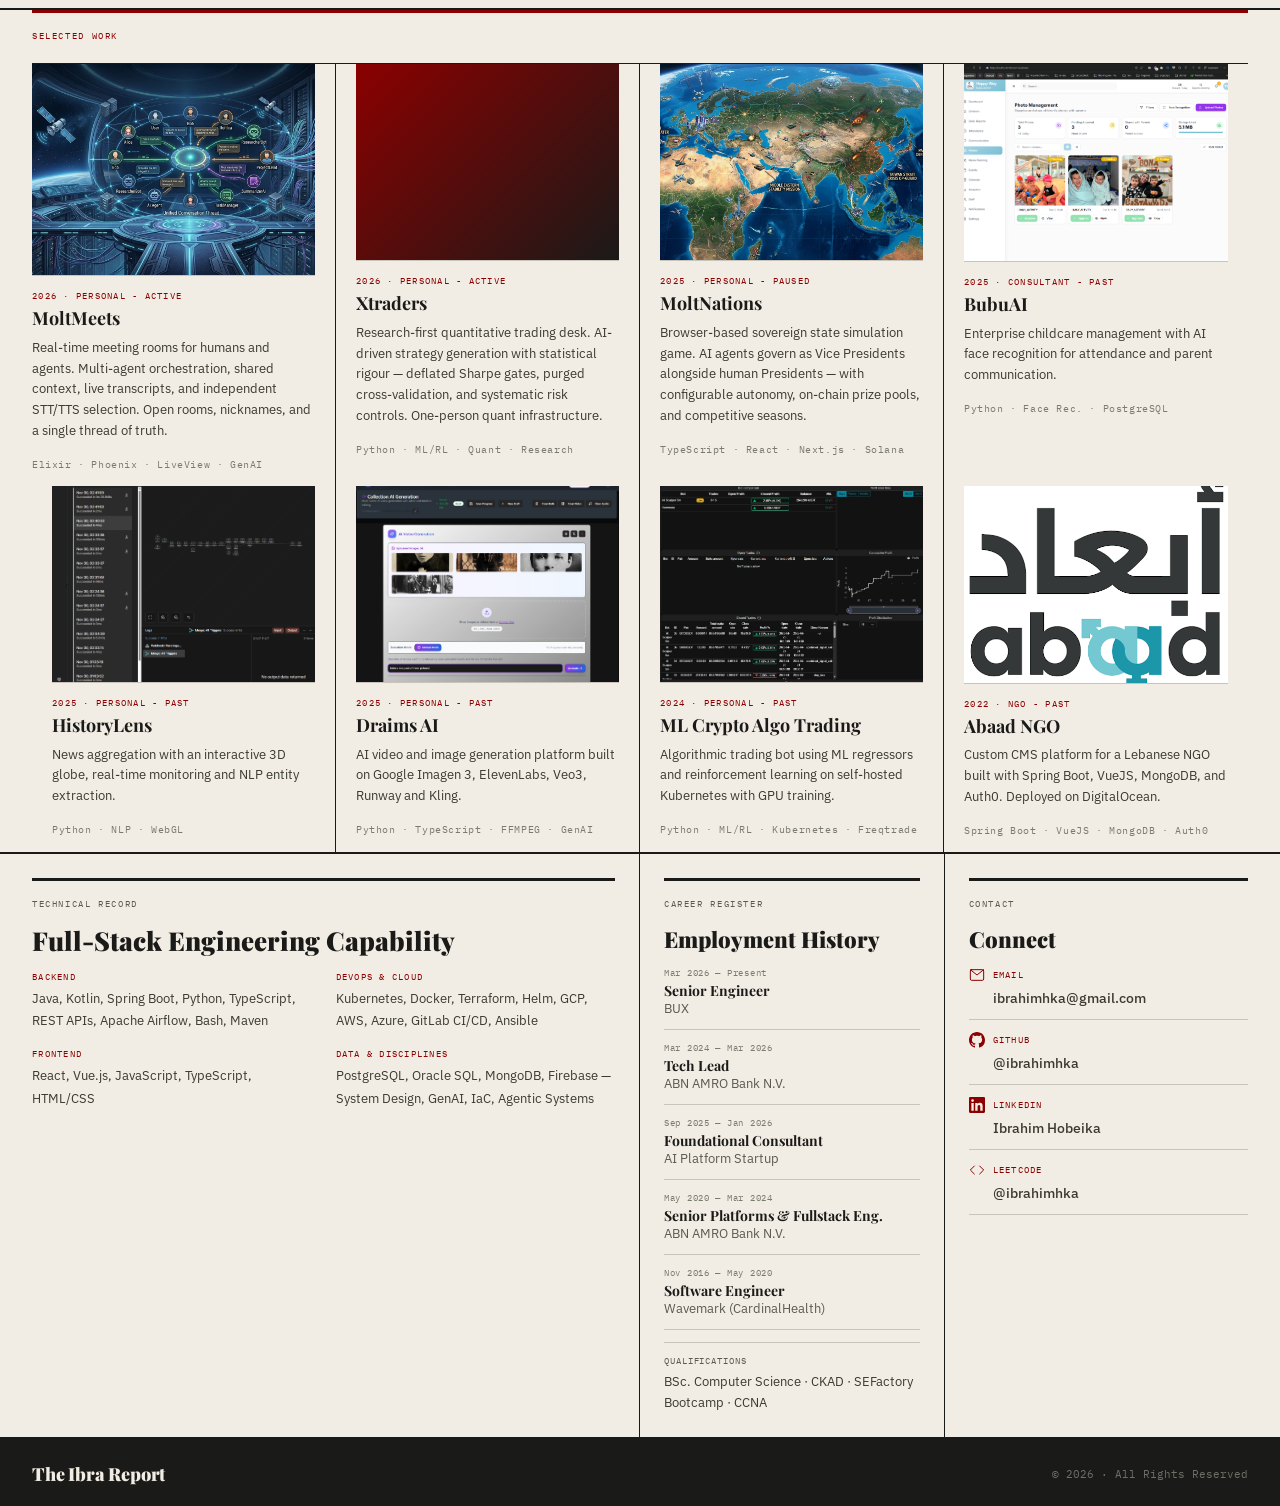
==== commit 8992d580: "Reorganize bio content for clarity and flow" ====
--- a/index.html
+++ b/index.html
@@ -82,8 +82,8 @@
         <div class="lead-rule"></div>
         <p class="lead-lede">Compliant infrastructure, clockwork CI/CD, scalable cluster, secure and hardened environements. This is my MOAT.</p>
         <div class="lead-body-grid">
-          <p>IBRAHIM HOBEIKA has spent more than 11 years writing and maintaining services in production, in healthtech and fintech. Building and managing Kubernetes clusters, migrating from one cloud provider to another with minimal downtime.</p>
-          <p>Most recently, I started working more and more with agentic development, leveraging the B.Y.O.A. (Bring Your Own Agent) pattern to build meeting infrastructure where humans and AI models coordinate in realtime, and agentic isolation and execution to build quantitative research platforms that apply statistical rigour to strategy generation. Running and maintaining a fully compliant Kubernetes cluster, with ArgoCD GitOps for all deployments and builds, Sonar scanning for code smells and scans, and Trivy for container image scanning. All OpenSource. All leveraged and used seamlessly by Claude and Codex to orchestrate different agents, running and pushing work in parallel.</p>
+          <p>IBRAHIM HOBEIKA has spent more than 11 years writing and maintaining services in production, in healthtech and fintech. Building and managing Kubernetes clusters, migrating from one cloud provider to another with minimal downtime. Recently I started running and maintaining a fully compliant Kubernetes cluster, with ArgoCD GitOps for all deployments and builds, Sonar scanning for code smells and scans, and Trivy for container image scanning. All OpenSource. All leveraged and used seamlessly by Claude and Codex to orchestrate different agents, running and pushing work in parallel.</p>
+          <p>Most recently, I started working more and more with agentic development, leveraging the B.Y.O.A. (Bring Your Own Agent) pattern to build meeting infrastructure where humans and AI models coordinate in realtime, and agentic isolation and execution to build quantitative research platforms that apply statistical rigour to strategy generation.</p>
         </div>
         <div class="lead-byline">By The Editorial Board · <span class="masthead-date" data-dynamic></span></div>
       </div>
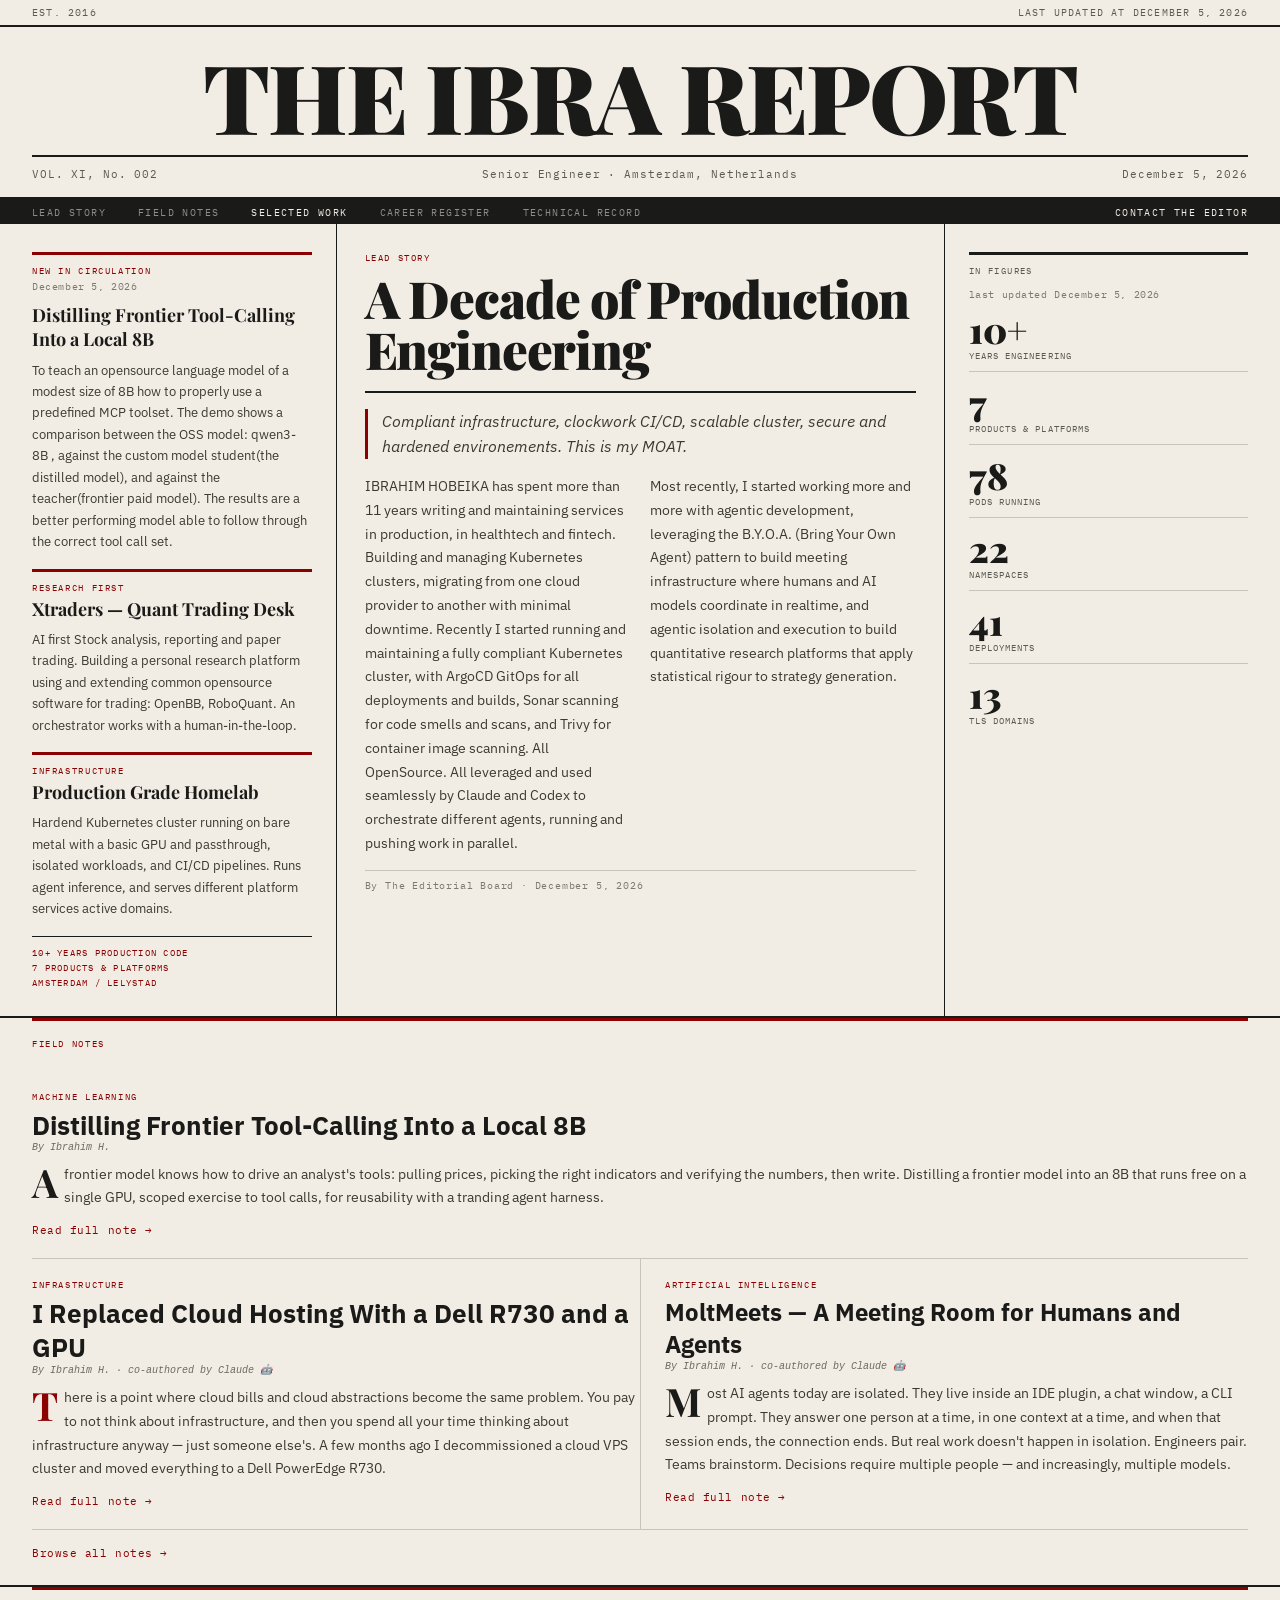
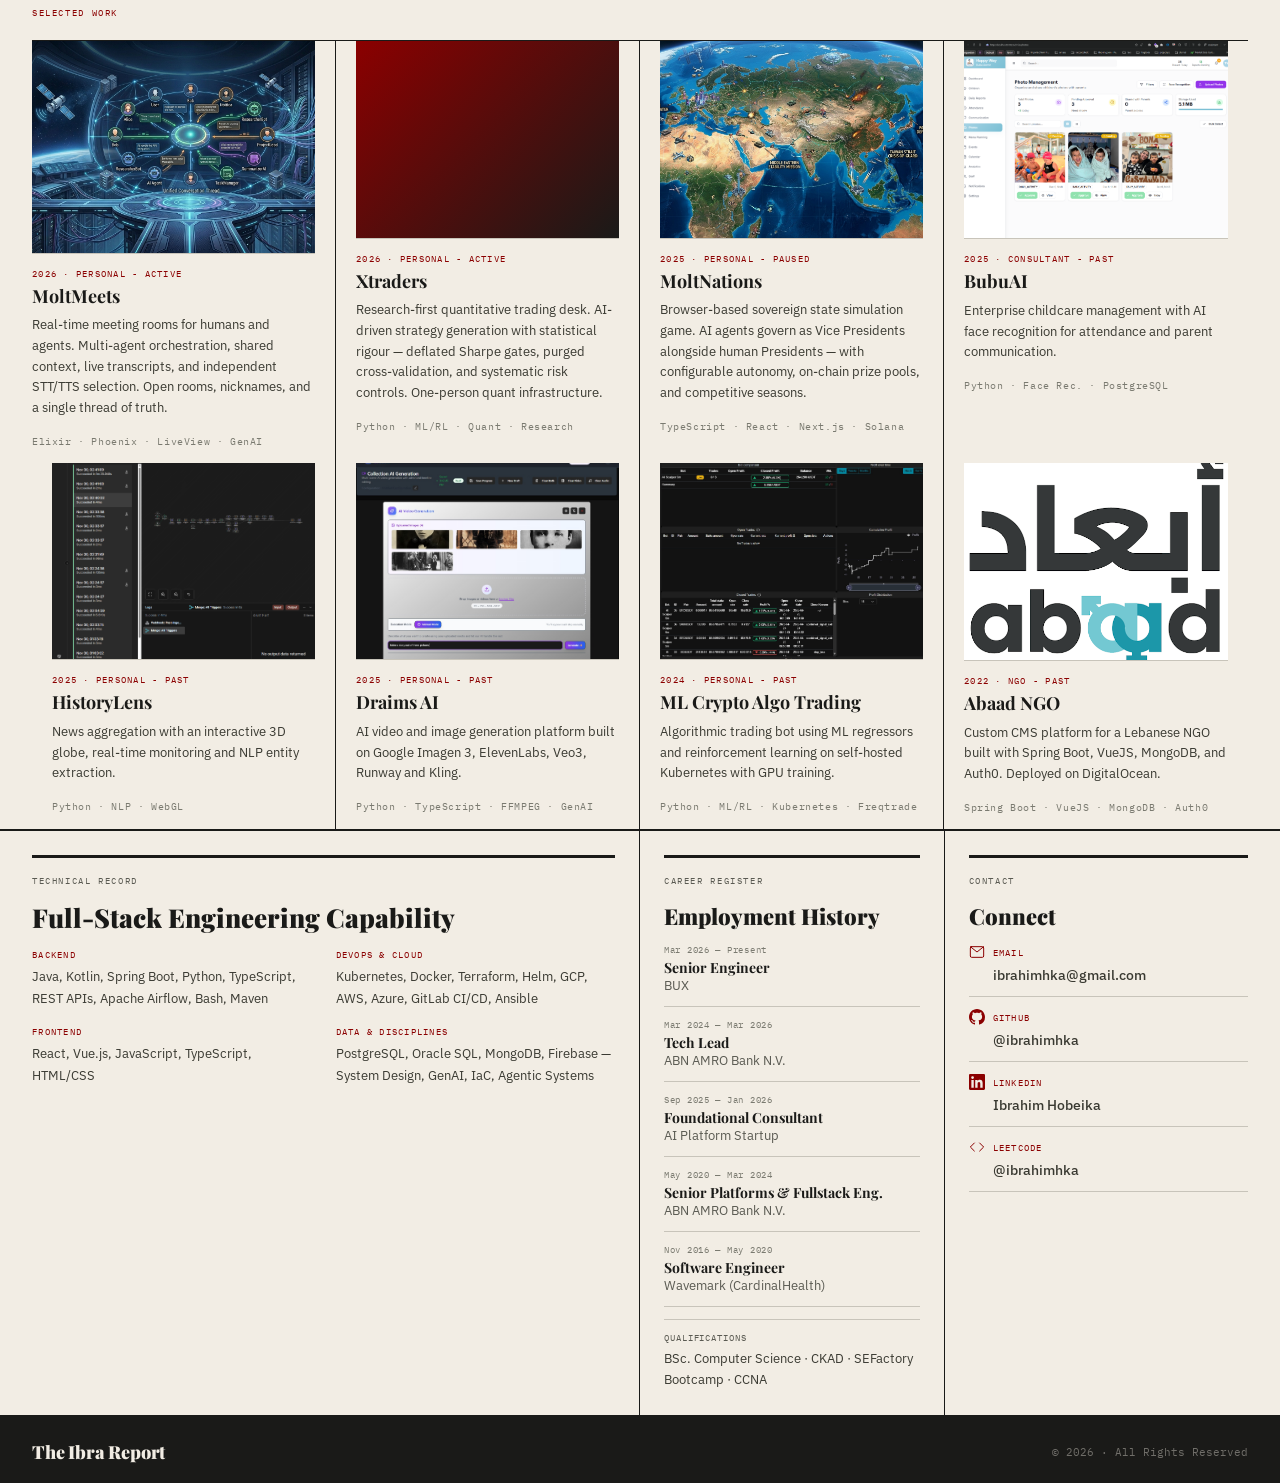
==== commit e9297b0b: "Clarify posts' authors" ====
--- a/index.html
+++ b/index.html
@@ -134,7 +134,7 @@
               <span class="article-kicker">Machine Learning</span>
               <h2 class="blog-list-title blog-list-title-lead">Distilling Frontier Tool-Calling Into a Local 8B</h2>
               <span class="article-byline">By Ibrahim H.</span>
-              <p class="blog-list-excerpt">A frontier model knows how to drive an analyst's tools — pull prices, pick the right indicators, verify the numbers, then write. I distilled that behaviour into a Qwen3-8B with QLoRA on a single RTX 4070. The untrained base of the same model calls no tools at all; the distilled student reproduces the teacher's full agentic plan — at $0 per call, locally, with nothing leaving the machine.</p>
+              <p class="blog-list-excerpt">A frontier model knows how to drive an analyst's tools: pulling prices, picking the right indicators and verifying the numbers, then write. Distilling a frontier model into an 8B that runs free on a single GPU, scoped exercise to tool calls, for reusability with a tranding agent harness.</p>
               <a href="/blog?post=distilling-tool-calls" class="blog-feature-link">Read full note →</a>
             </article>
           </div>
@@ -144,7 +144,7 @@
             <article class="blog-list-item">
               <span class="article-kicker">Infrastructure</span>
               <h2 class="blog-list-title blog-list-title-lead">I Replaced Cloud Hosting With a Dell R730 and a GPU</h2>
-              <span class="article-byline">By Ibrahim H.</span>
+              <span class="article-byline">By Ibrahim H. · co-authored by Claude 🤖</span>
               <p class="blog-list-excerpt">There is a point where cloud bills and cloud abstractions become the same problem. You pay to not think about infrastructure, and then you spend all your time thinking about infrastructure anyway — just someone else's. A few months ago I decommissioned a cloud VPS cluster and moved everything to a Dell PowerEdge R730.</p>
               <a href="/blog?post=homelab-gitops" class="blog-feature-link">Read full note →</a>
             </article>
@@ -153,7 +153,7 @@
             <article class="blog-list-item">
               <span class="article-kicker">Artificial Intelligence</span>
               <h2 class="blog-list-title">MoltMeets — A Meeting Room for Humans and Agents</h2>
-              <span class="article-byline">By Ibrahim H.</span>
+              <span class="article-byline">By Ibrahim H. · co-authored by Claude 🤖</span>
               <p class="blog-list-excerpt">Most AI agents today are isolated. They live inside an IDE plugin, a chat window, a CLI prompt. They answer one person at a time, in one context at a time, and when that session ends, the connection ends. But real work doesn't happen in isolation. Engineers pair. Teams brainstorm. Decisions require multiple people — and increasingly, multiple models.</p>
               <a href="/blog?post=moltmeets" class="blog-feature-link">Read full note →</a>
             </article>
